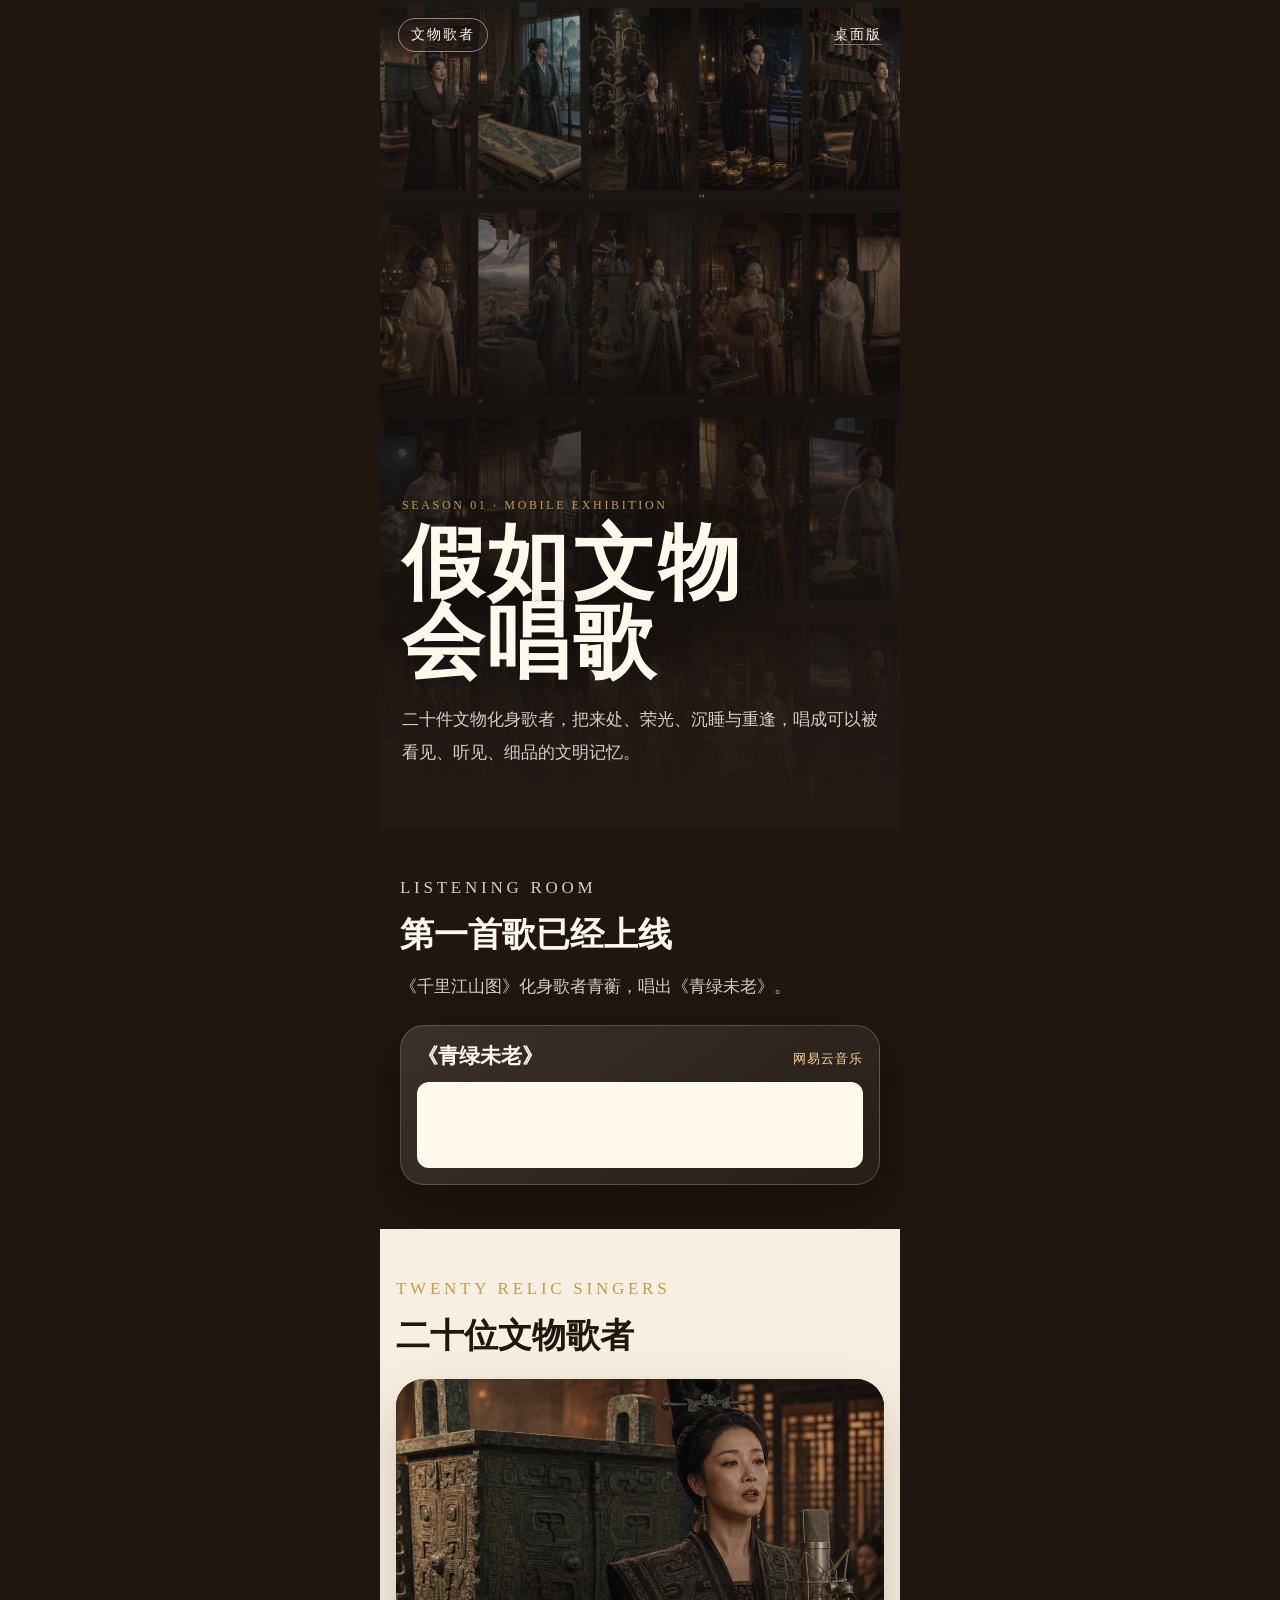
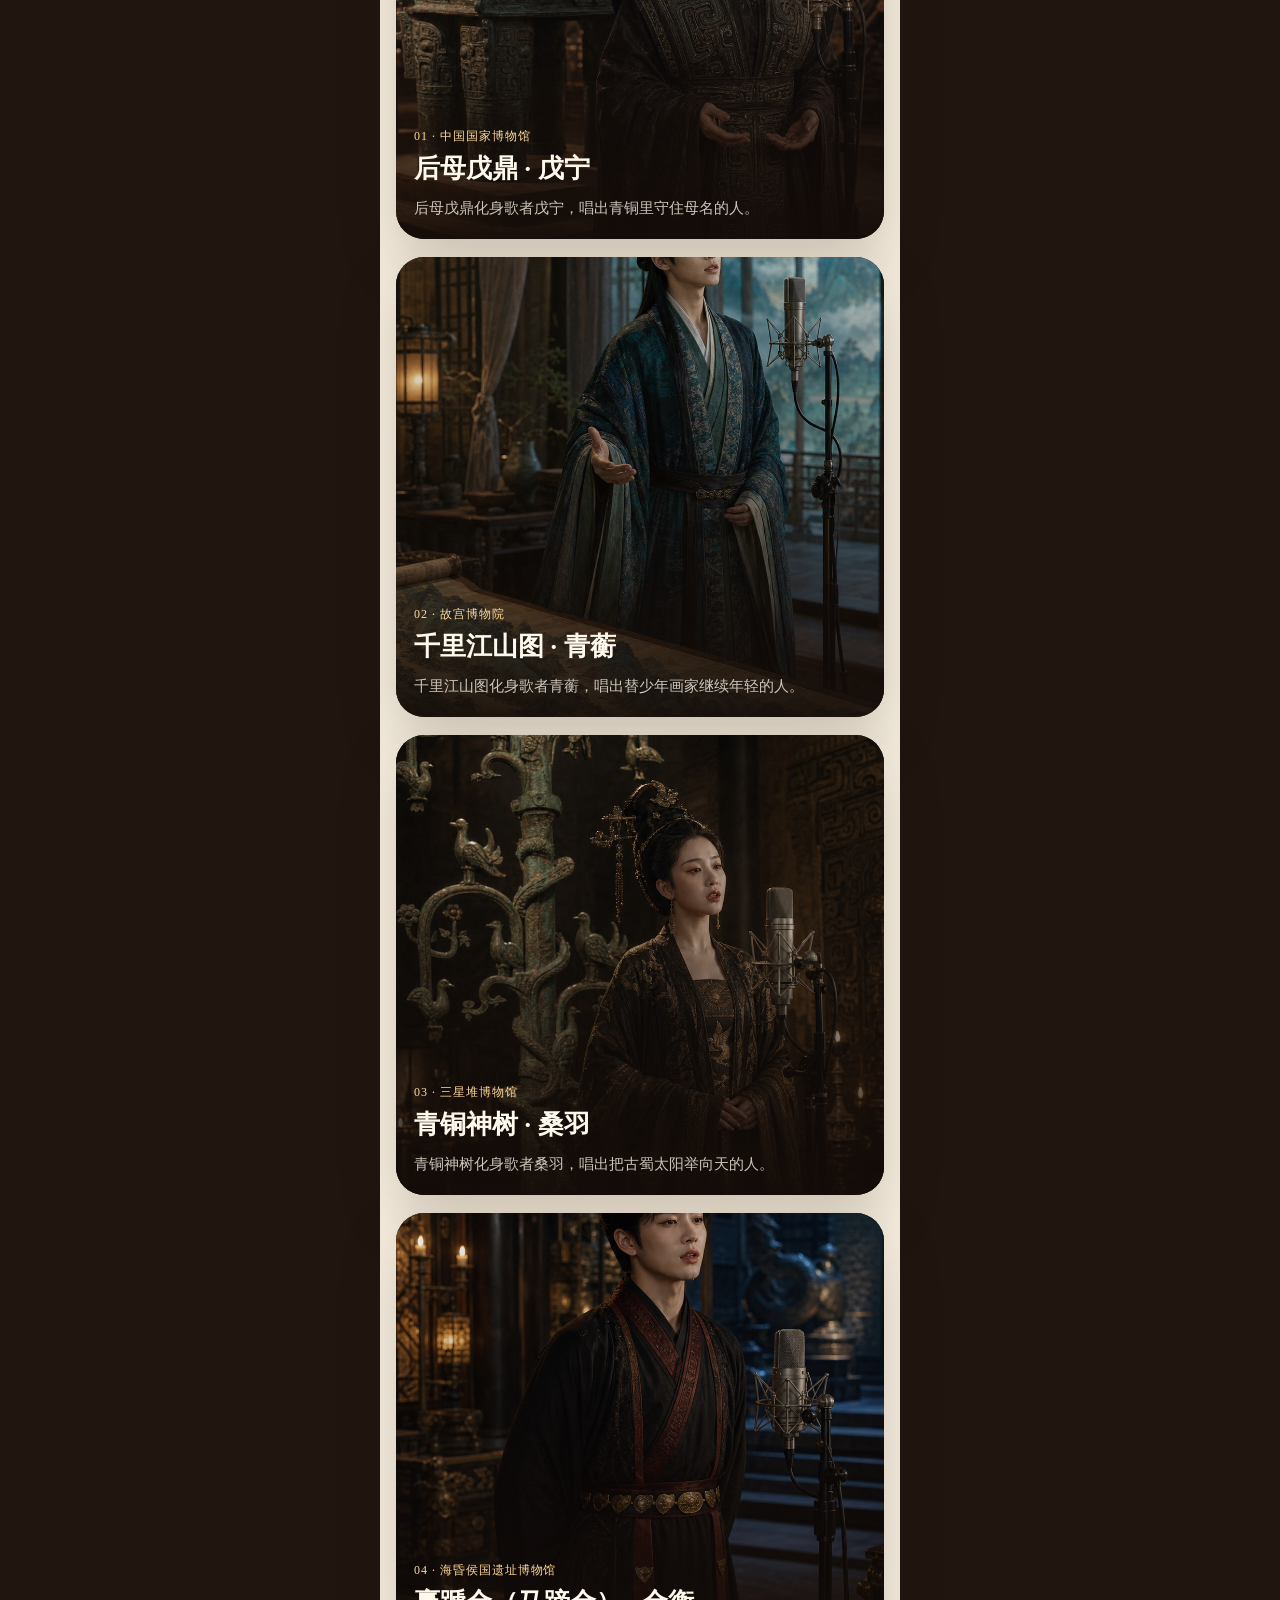
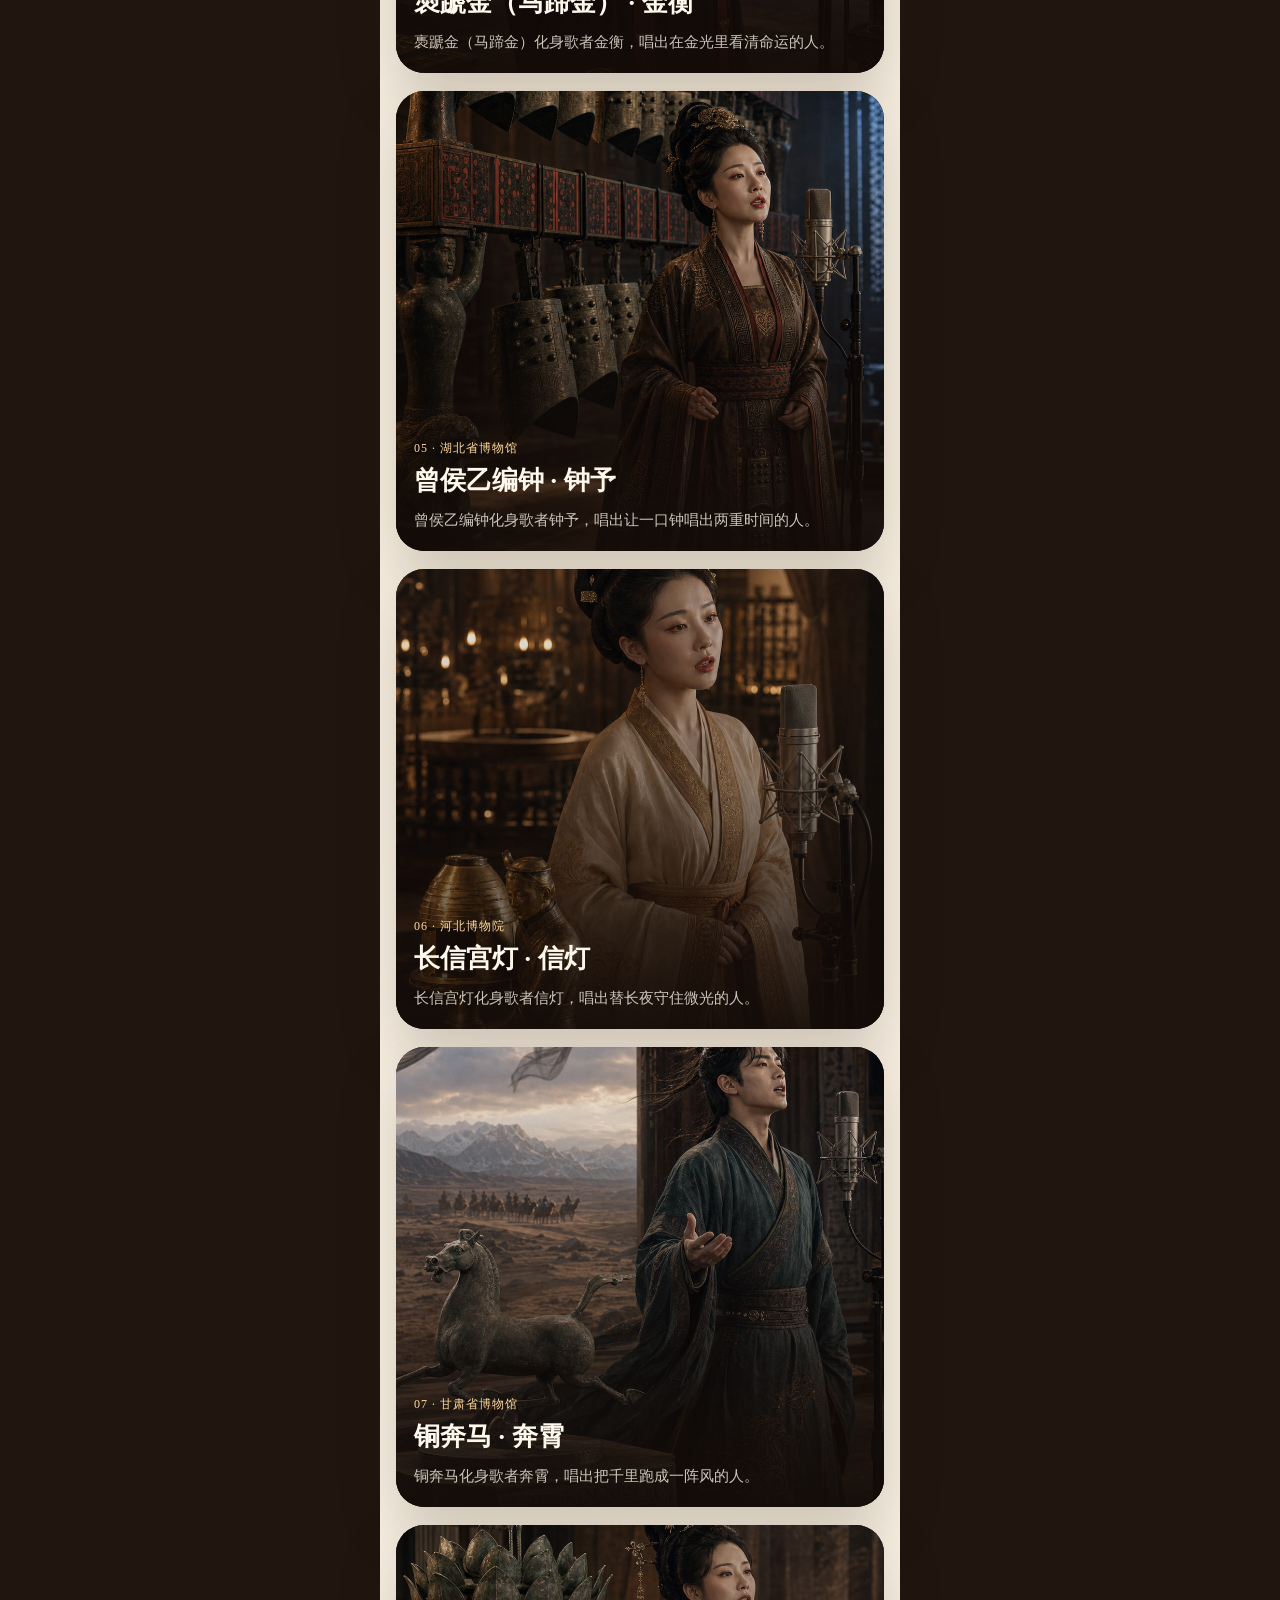
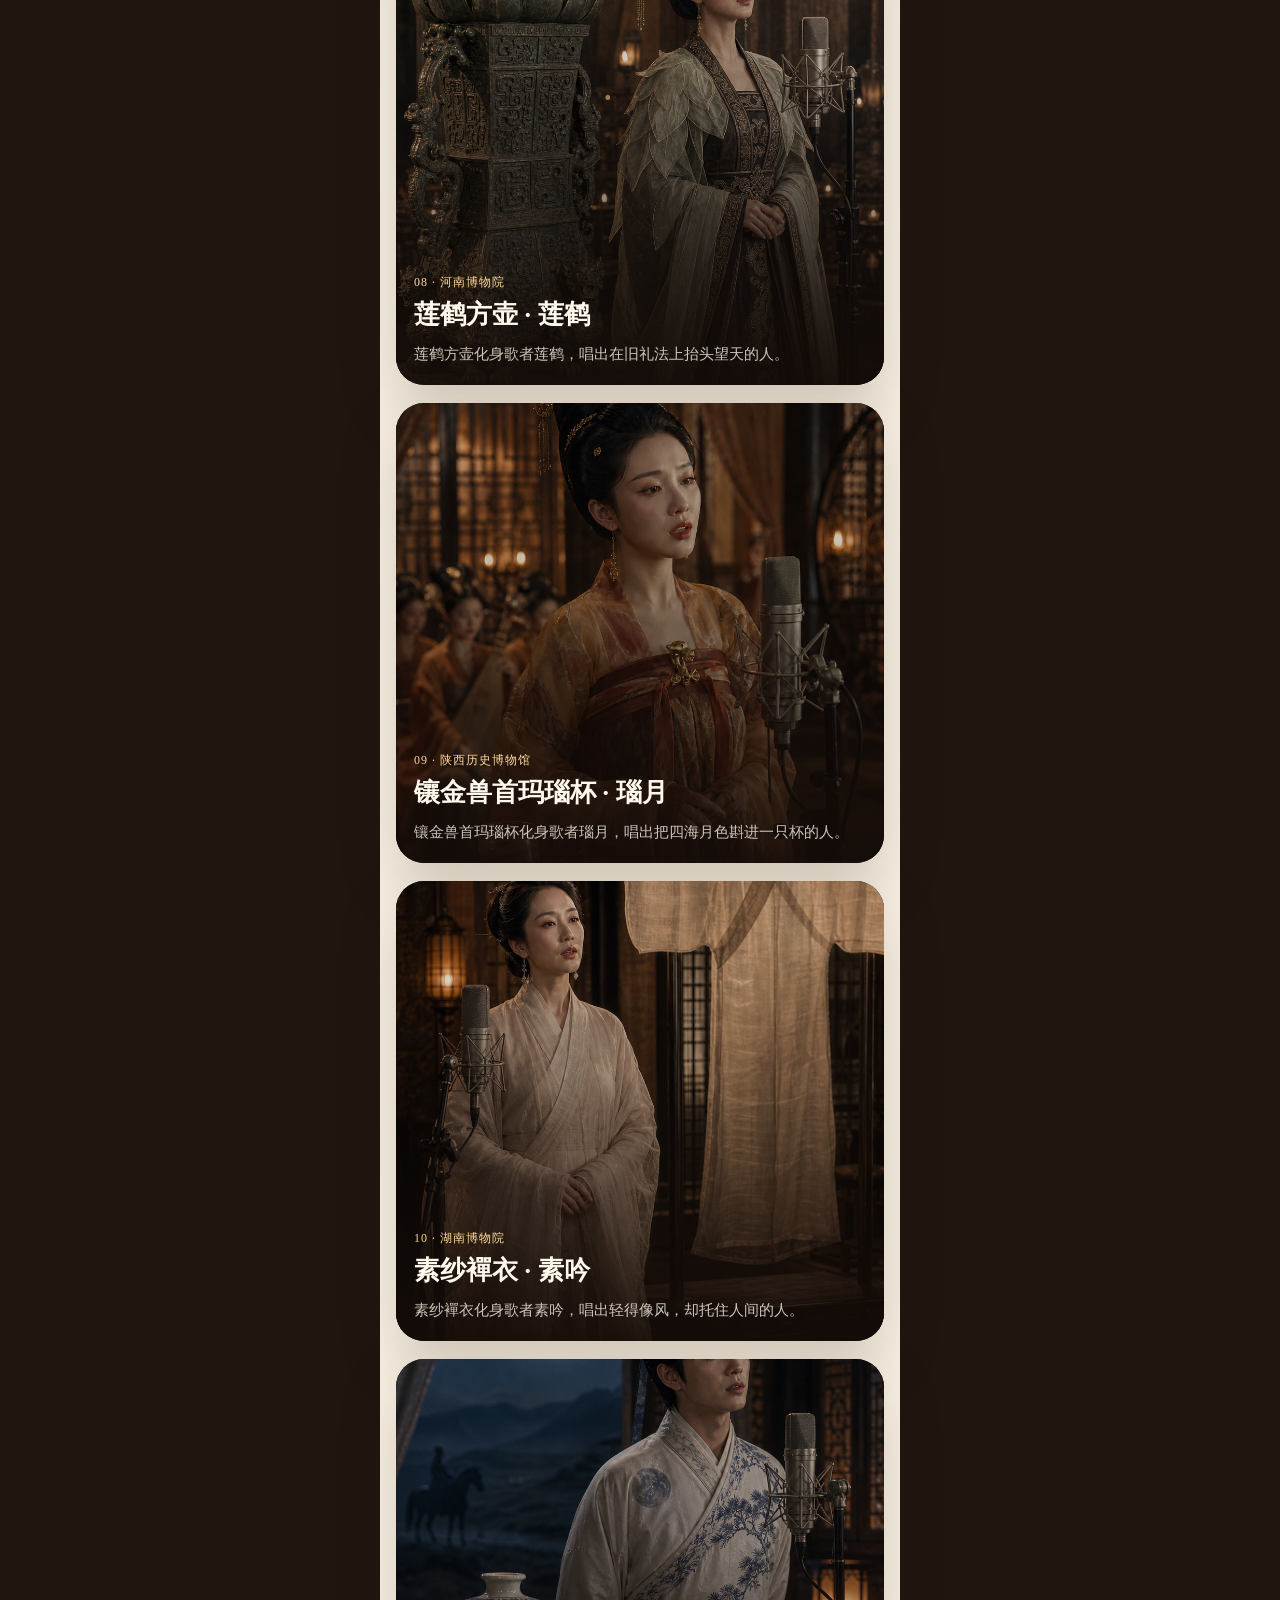
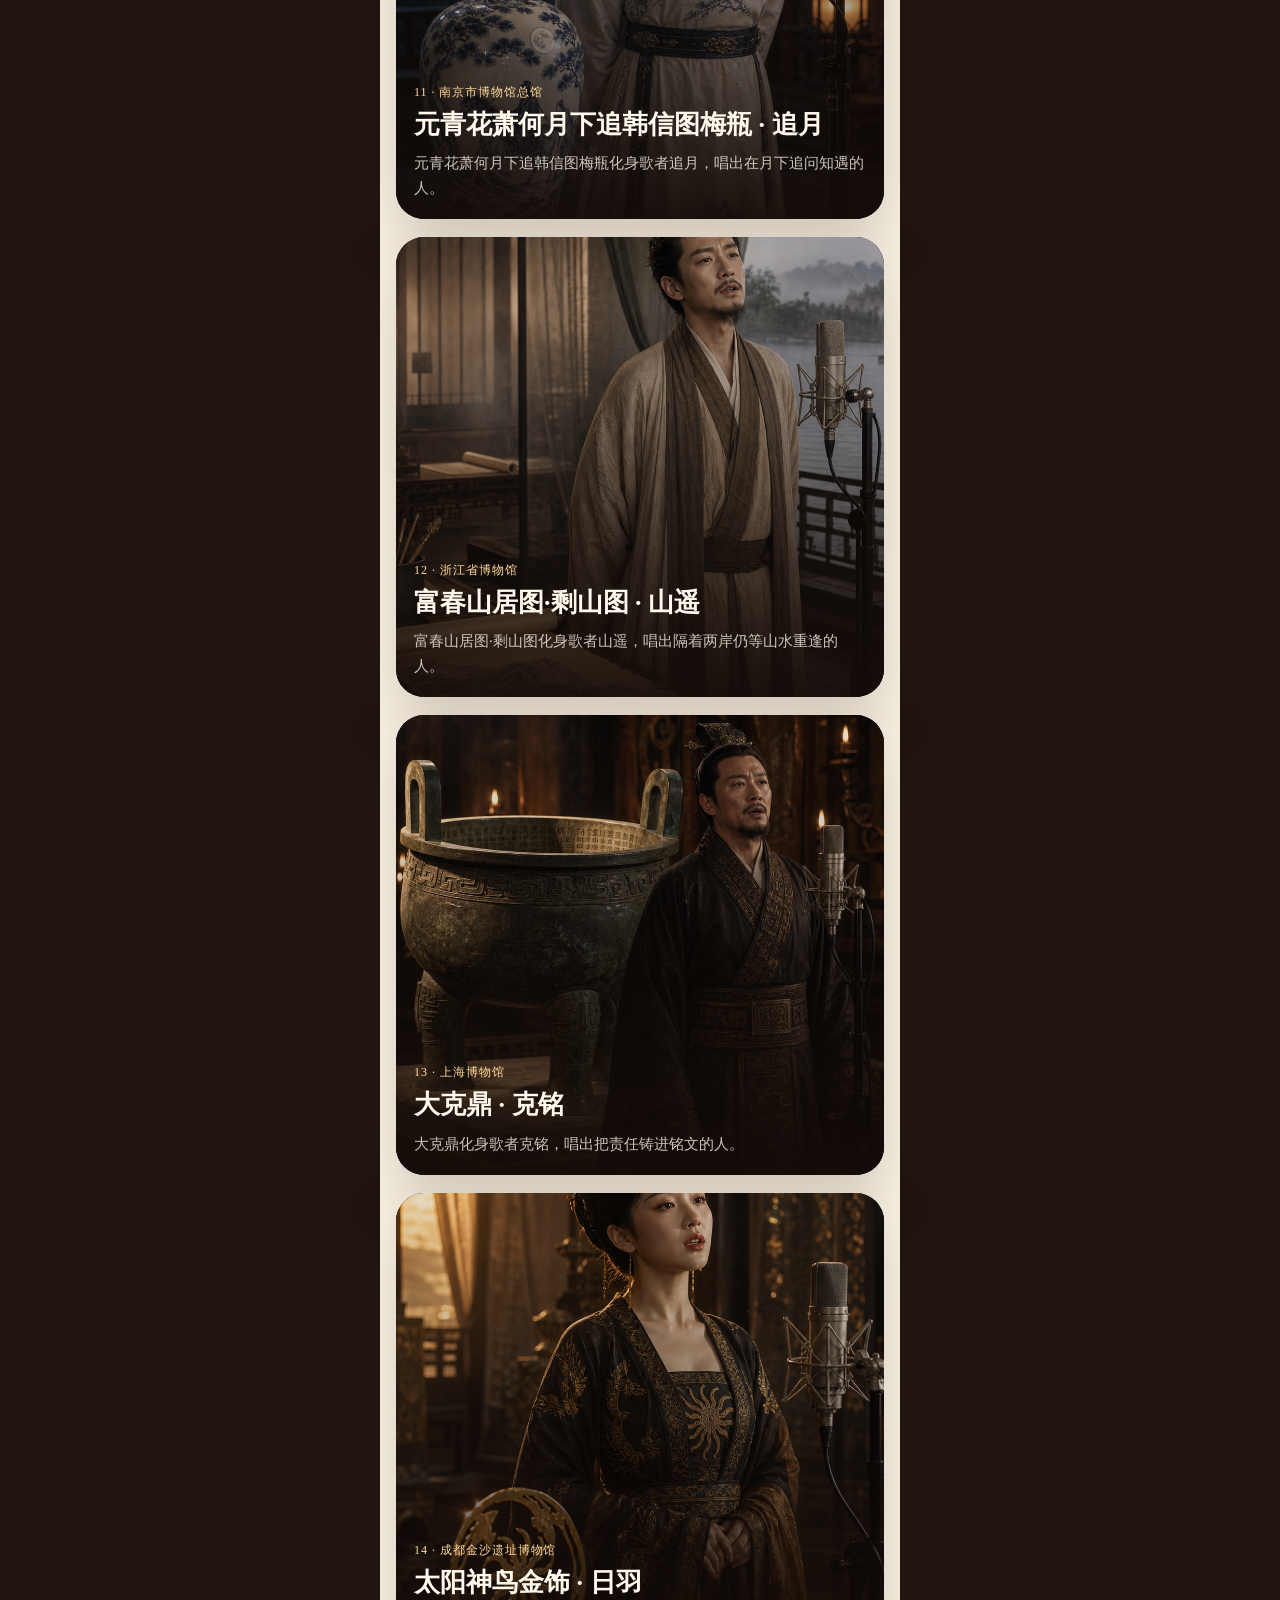
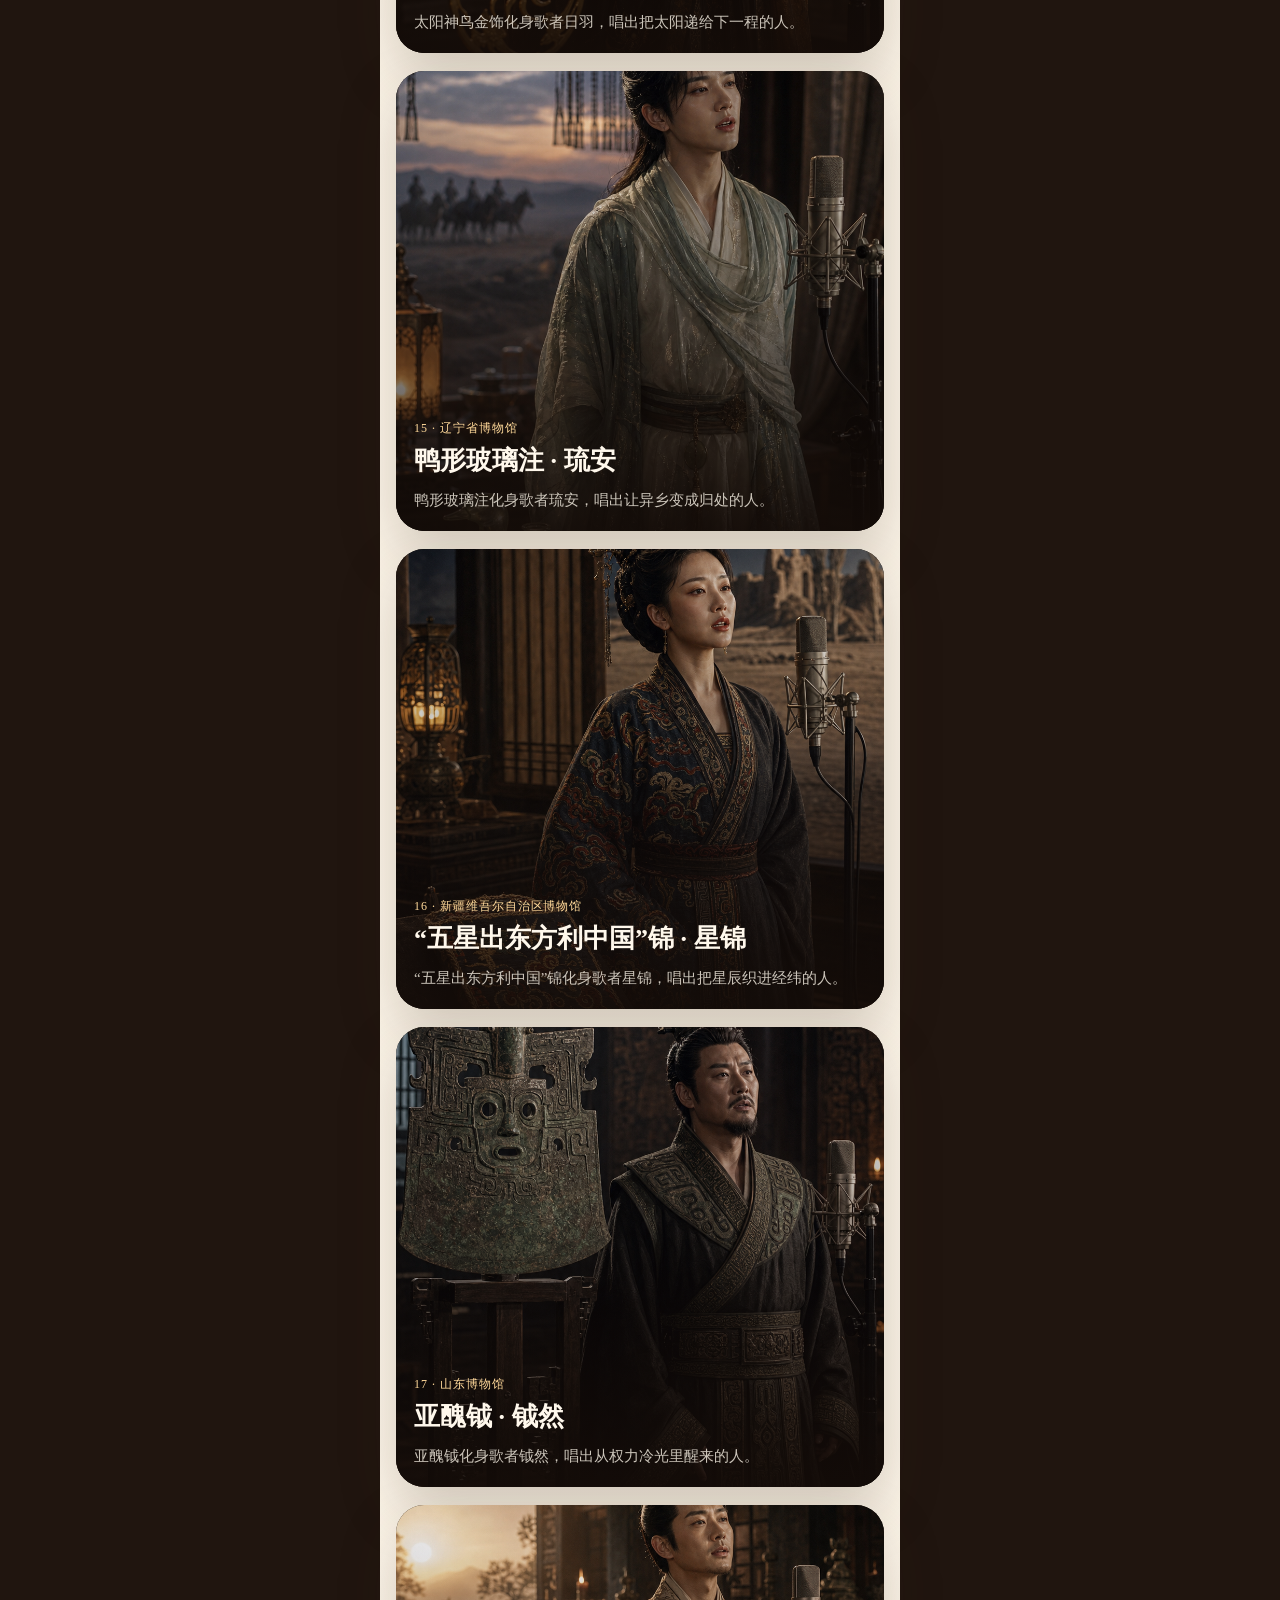
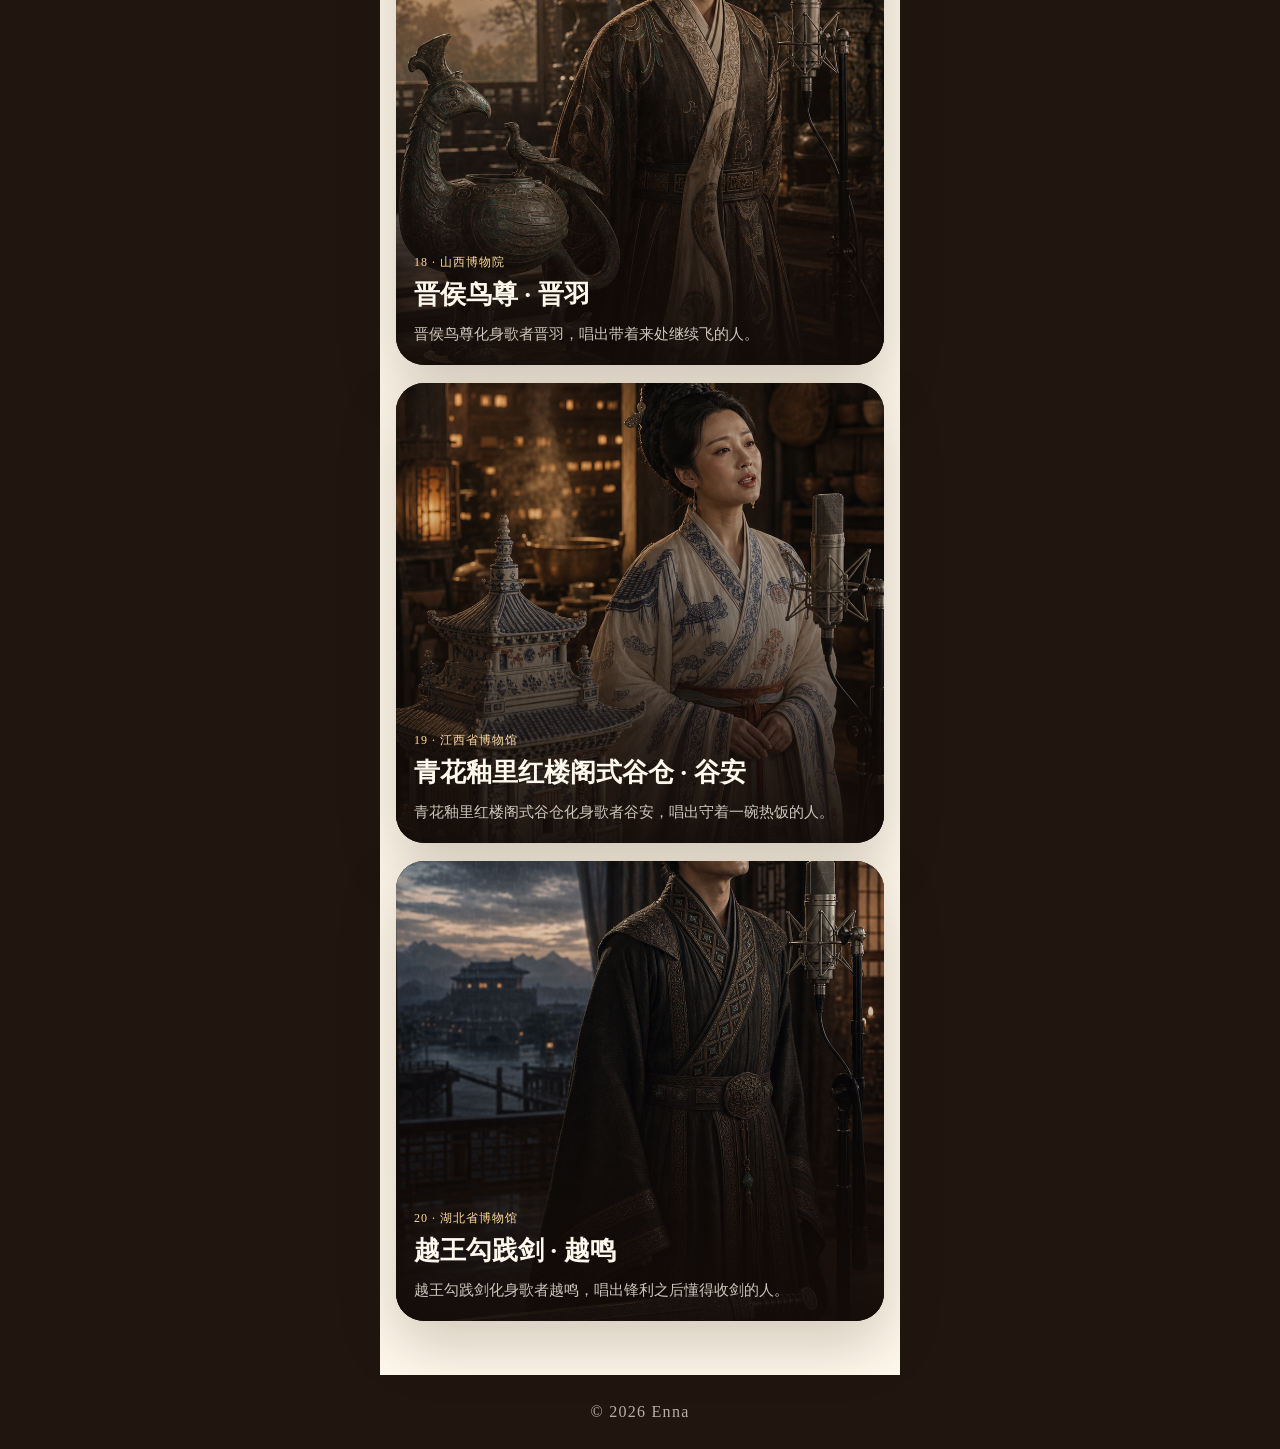
==== mobile.html @ 3a330a38 "Add mobile exhibition page" ====
<!doctype html>
<html lang="zh-CN">
<head>
  <meta charset="utf-8" />
  <meta name="viewport" content="width=device-width, initial-scale=1, viewport-fit=cover" />
  <title>假如文物会唱歌｜手机版</title>
  <link rel="stylesheet" href="./mobile.css" />
</head>
<body>
  <main class="mobile-shell">
    <section class="m-hero">
      <div class="m-hero-bg"></div>
      <nav class="m-nav"><span>文物歌者</span><a href="./index.html">桌面版</a></nav>
      <div class="m-hero-copy">
        <p class="m-kicker">Season 01 · Mobile Exhibition</p>
        <h1>假如文物<br>会唱歌</h1>
        <p>二十件文物化身歌者，把来处、荣光、沉睡与重逢，唱成可以被看见、听见、细品的文明记忆。</p>
      </div>
    </section>

    <section class="m-listen">
      <p class="m-kicker">Listening Room</p>
      <h2>第一首歌已经上线</h2>
      <p>《千里江山图》化身歌者青蘅，唱出《青绿未老》。</p>
      <div class="m-player">
        <div class="m-player-head"><strong>《青绿未老》</strong><span>网易云音乐</span></div>
        <iframe title="《青绿未老》网易云音乐播放器" frameborder="no" border="0" marginwidth="0" marginheight="0" width="100%" height="86" src="https://music.163.com/outchain/player?type=2&id=3400481420&auto=0&height=66"></iframe>
      </div>
    </section>

    <section class="m-gallery-section">
      <p class="m-kicker">Twenty Relic Singers</p>
      <h2>二十位文物歌者</h2>
      <div id="mobileCards" class="m-cards"></div>
    </section>

    <footer class="m-footer">© 2026 Enna</footer>
  </main>

  <dialog id="mobileDetail" class="m-detail">
    <button id="mobileClose" class="m-close" aria-label="关闭">×</button>
    <div id="mobileDetailBody"></div>
  </dialog>

  <script src="./app.js"></script>
  <script src="./mobile.js"></script>
</body>
</html>
---- mobile.css ----
:root{--ink:#21170f;--paper:#f7efe1;--silk:#fff8ec;--gold:#c39a52;--red:#9f2f24;--muted:#8b735c}*{box-sizing:border-box}html{scroll-behavior:smooth}body{margin:0;background:#20150f;color:var(--ink);font-family:"Noto Serif SC","Songti SC","STSong",serif}.mobile-shell{min-height:100vh;background:var(--paper)}.m-hero{position:relative;min-height:92svh;overflow:hidden;color:var(--silk);background:#20150f}.m-hero-bg{position:absolute;inset:0;background:linear-gradient(180deg,rgba(18,10,6,.24),rgba(18,10,6,.75) 58%,#20150f),url("./assets/hero_contact_sheet_no_numbers.jpg") center/cover;filter:saturate(.82) contrast(.95)}.m-nav{position:relative;z-index:1;display:flex;justify-content:space-between;align-items:center;padding:18px 18px env(safe-area-inset-top);font-size:14px;letter-spacing:.14em}.m-nav span{border:1px solid rgba(255,248,236,.5);border-radius:999px;padding:7px 12px}.m-nav a{color:var(--silk);text-decoration:none;border-bottom:1px solid rgba(255,248,236,.38)}.m-hero-copy{position:absolute;z-index:1;left:22px;right:22px;bottom:42px}.m-kicker{margin:0 0 12px;color:var(--gold);letter-spacing:.22em;text-transform:uppercase;font-size:12px}.m-hero h1{margin:0 0 22px;font-size:clamp(54px,17vw,88px);line-height:.96;letter-spacing:.04em;text-shadow:0 18px 42px rgba(0,0,0,.42)}.m-hero p:not(.m-kicker),.m-listen p,.m-gallery-section>p{font-size:17px;line-height:1.9;color:rgba(255,248,236,.82)}.m-listen{padding:44px 20px;background:#20150f;color:var(--silk)}.m-listen h2,.m-gallery-section h2{margin:0 0 14px;font-size:34px;line-height:1.1}.m-player,.m-detail-player{margin-top:22px;border:1px solid rgba(255,248,236,.2);border-radius:24px;padding:16px;background:linear-gradient(145deg,rgba(255,248,236,.12),rgba(255,255,255,.04));box-shadow:0 20px 50px rgba(0,0,0,.25)}.m-player-head{display:flex;align-items:baseline;justify-content:space-between;gap:12px;margin-bottom:12px}.m-player-head strong{font-size:21px}.m-player-head span{font-size:13px;color:#ffd99a;letter-spacing:.08em}.m-player iframe,.m-detail-player iframe{display:block;width:100%;border:0;border-radius:12px;background:#fff8ec}.m-gallery-section{padding:44px 16px 54px;background:linear-gradient(180deg,var(--paper),#fff8ec)}.m-gallery-section .m-kicker,.m-gallery-section>p{color:var(--gold)}.m-gallery-section h2{color:var(--ink)}.m-cards{display:grid;gap:18px;margin-top:24px}.m-card{position:relative;min-height:460px;border-radius:28px;overflow:hidden;background:#21170f;box-shadow:0 24px 58px rgba(55,35,18,.22)}.m-card img{position:absolute;inset:0;width:100%;height:100%;object-fit:cover}.m-card::after{content:"";position:absolute;inset:0;background:linear-gradient(180deg,rgba(20,12,8,.04),rgba(20,12,8,.22) 42%,rgba(20,12,8,.92));z-index:1}.m-card-copy{position:absolute;z-index:2;left:18px;right:18px;bottom:18px;color:var(--silk)}.m-card-copy span{display:block;color:#ffd99a;font-size:12px;letter-spacing:.08em;margin-bottom:8px}.m-card-copy h3{margin:0;font-size:26px;line-height:1.25}.m-card-copy p{margin:10px 0 0;color:rgba(255,248,236,.78);line-height:1.65;font-size:15px}.m-footer{padding:28px 20px;background:#20150f;color:rgba(255,248,236,.68);text-align:center;letter-spacing:.08em}.m-detail{width:min(100vw,520px);max-width:100vw;height:100dvh;max-height:100dvh;padding:0;border:0;margin:0 auto;background:var(--silk);color:var(--ink);overflow:auto}.m-detail::backdrop{background:rgba(20,12,8,.72);backdrop-filter:blur(6px)}.m-close{position:fixed;z-index:3;right:16px;top:calc(14px + env(safe-area-inset-top));width:44px;height:44px;border:0;border-radius:50%;background:rgba(33,23,15,.88);color:var(--silk);font-size:28px}.m-detail-image{display:block;width:100%;height:min(72vh,680px);object-fit:cover;background:#21170f}.m-detail-content{padding:28px 20px 48px}.m-detail-content .m-kicker{color:var(--gold)}.m-detail-content h2{margin:0 0 10px;font-size:34px;line-height:1.15}.m-song{margin:0 0 22px;color:var(--red);font-size:20px}.m-detail-content h3{margin:34px 0 10px;color:var(--red);font-size:24px}.m-detail-content p{font-size:17px;line-height:2;color:#3c2a1c}.m-detail-player{background:linear-gradient(145deg,#fffaf0,#efe0c7);border-color:rgba(195,154,82,.45);box-shadow:0 18px 45px rgba(55,35,18,.14)}.m-detail-player .m-player-head span{color:var(--red)}.m-empty-player{padding:16px;border:1px dashed rgba(159,47,36,.3);border-radius:18px;color:var(--muted);background:rgba(159,47,36,.04)}.m-lyrics{white-space:normal}@media(min-width:560px){body{display:flex;justify-content:center}.mobile-shell{width:520px}.m-hero h1{font-size:82px}}
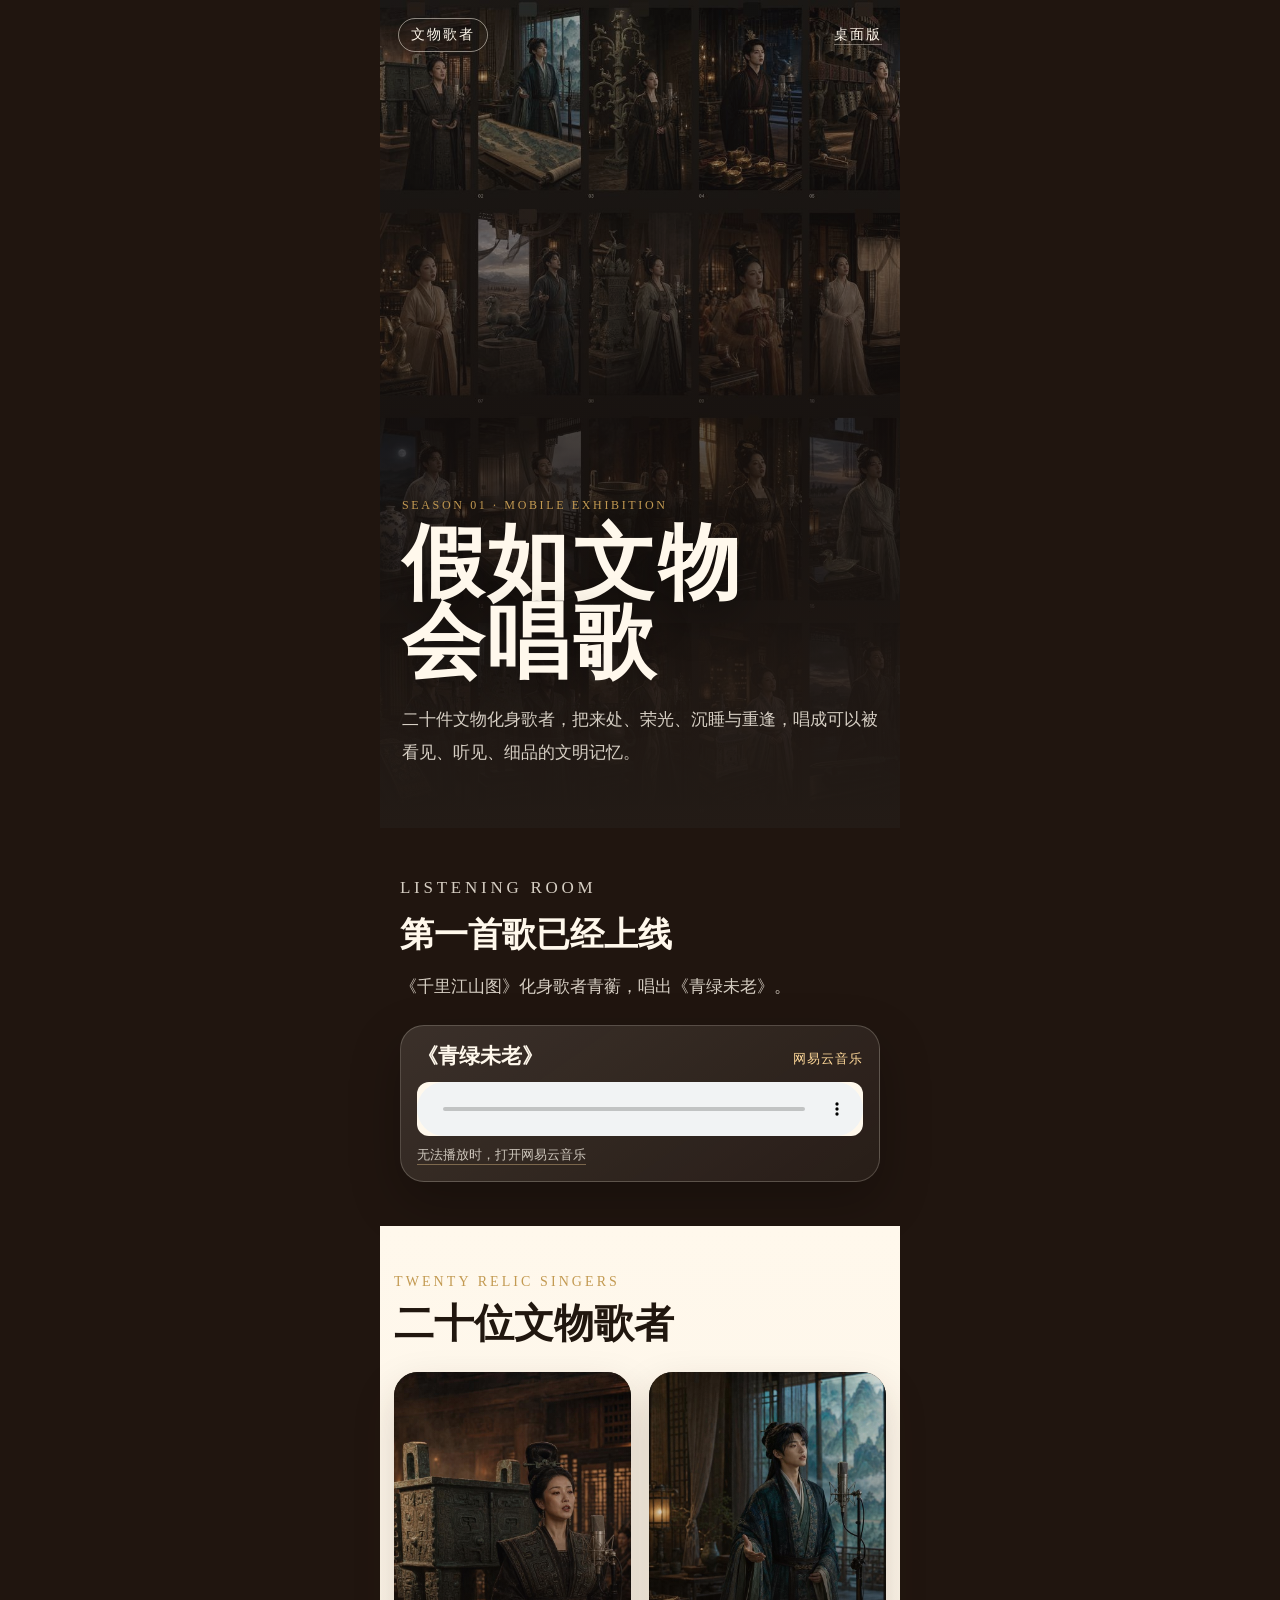
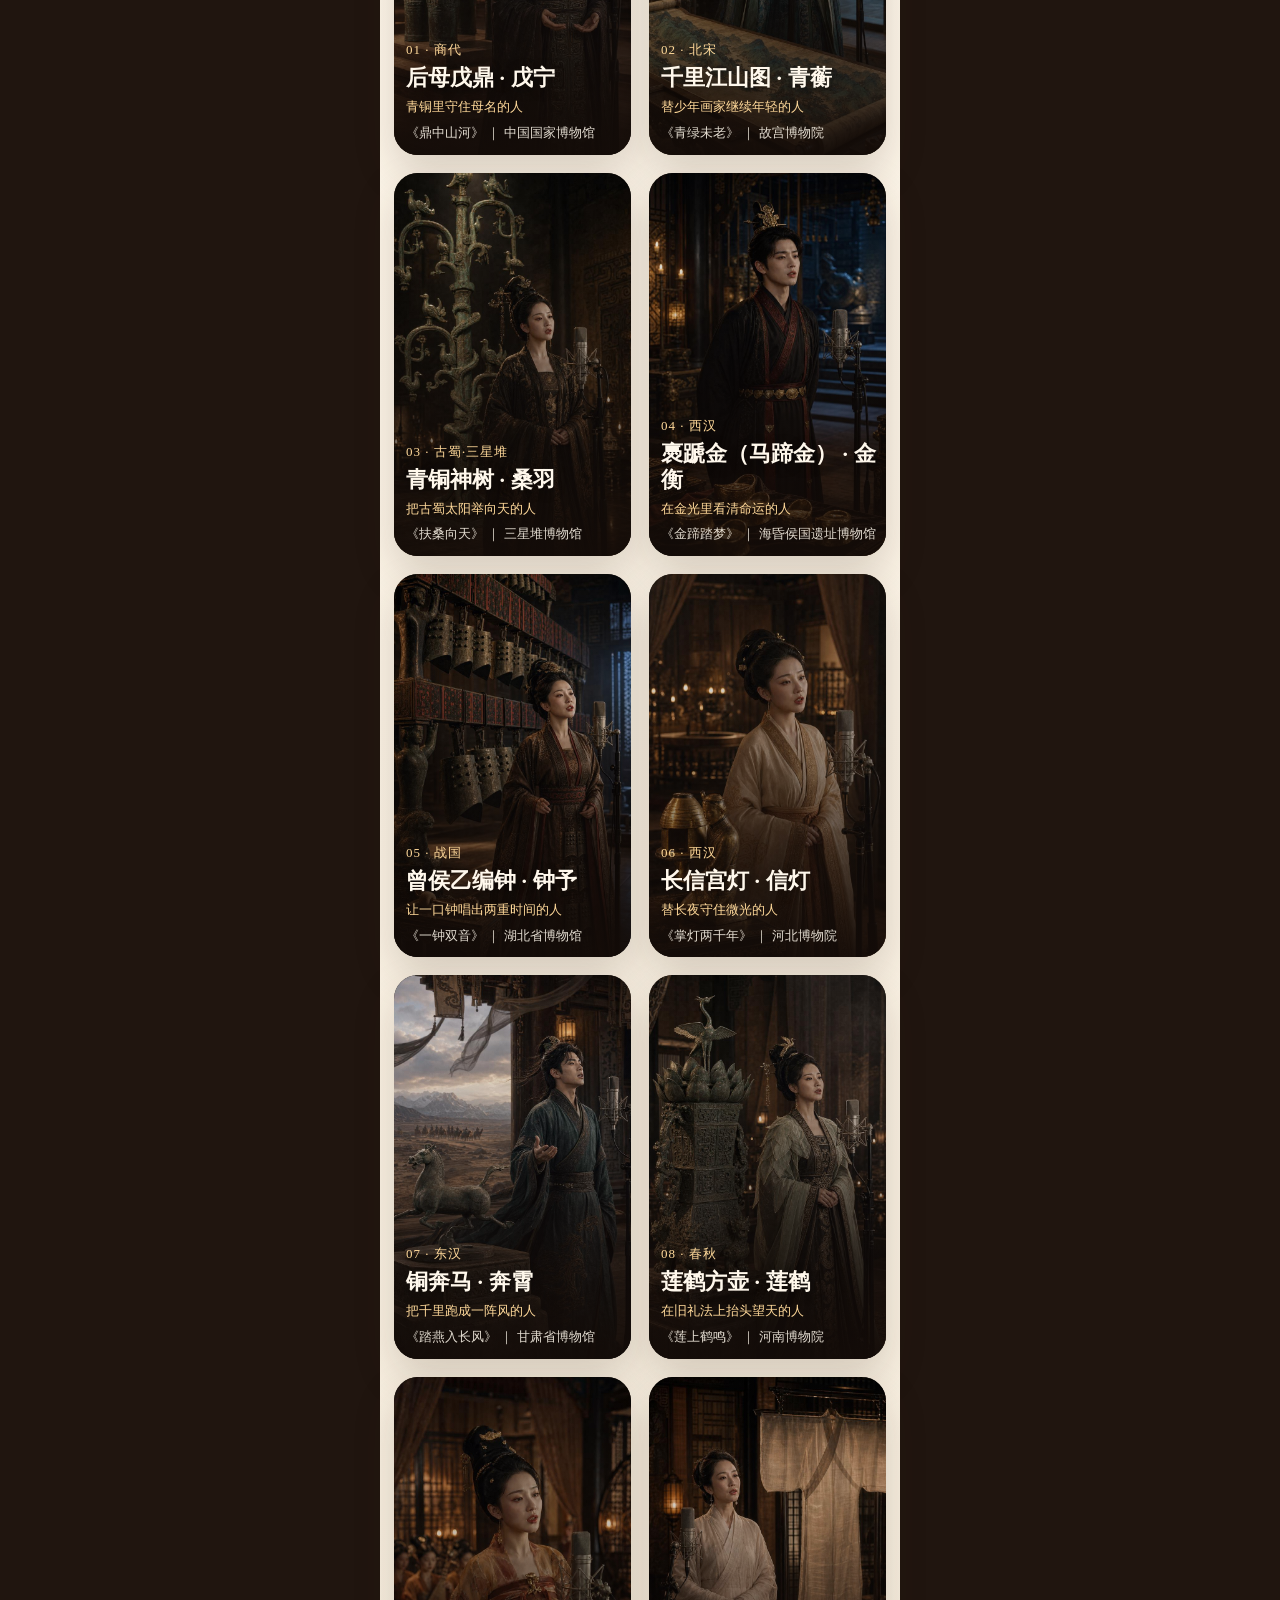
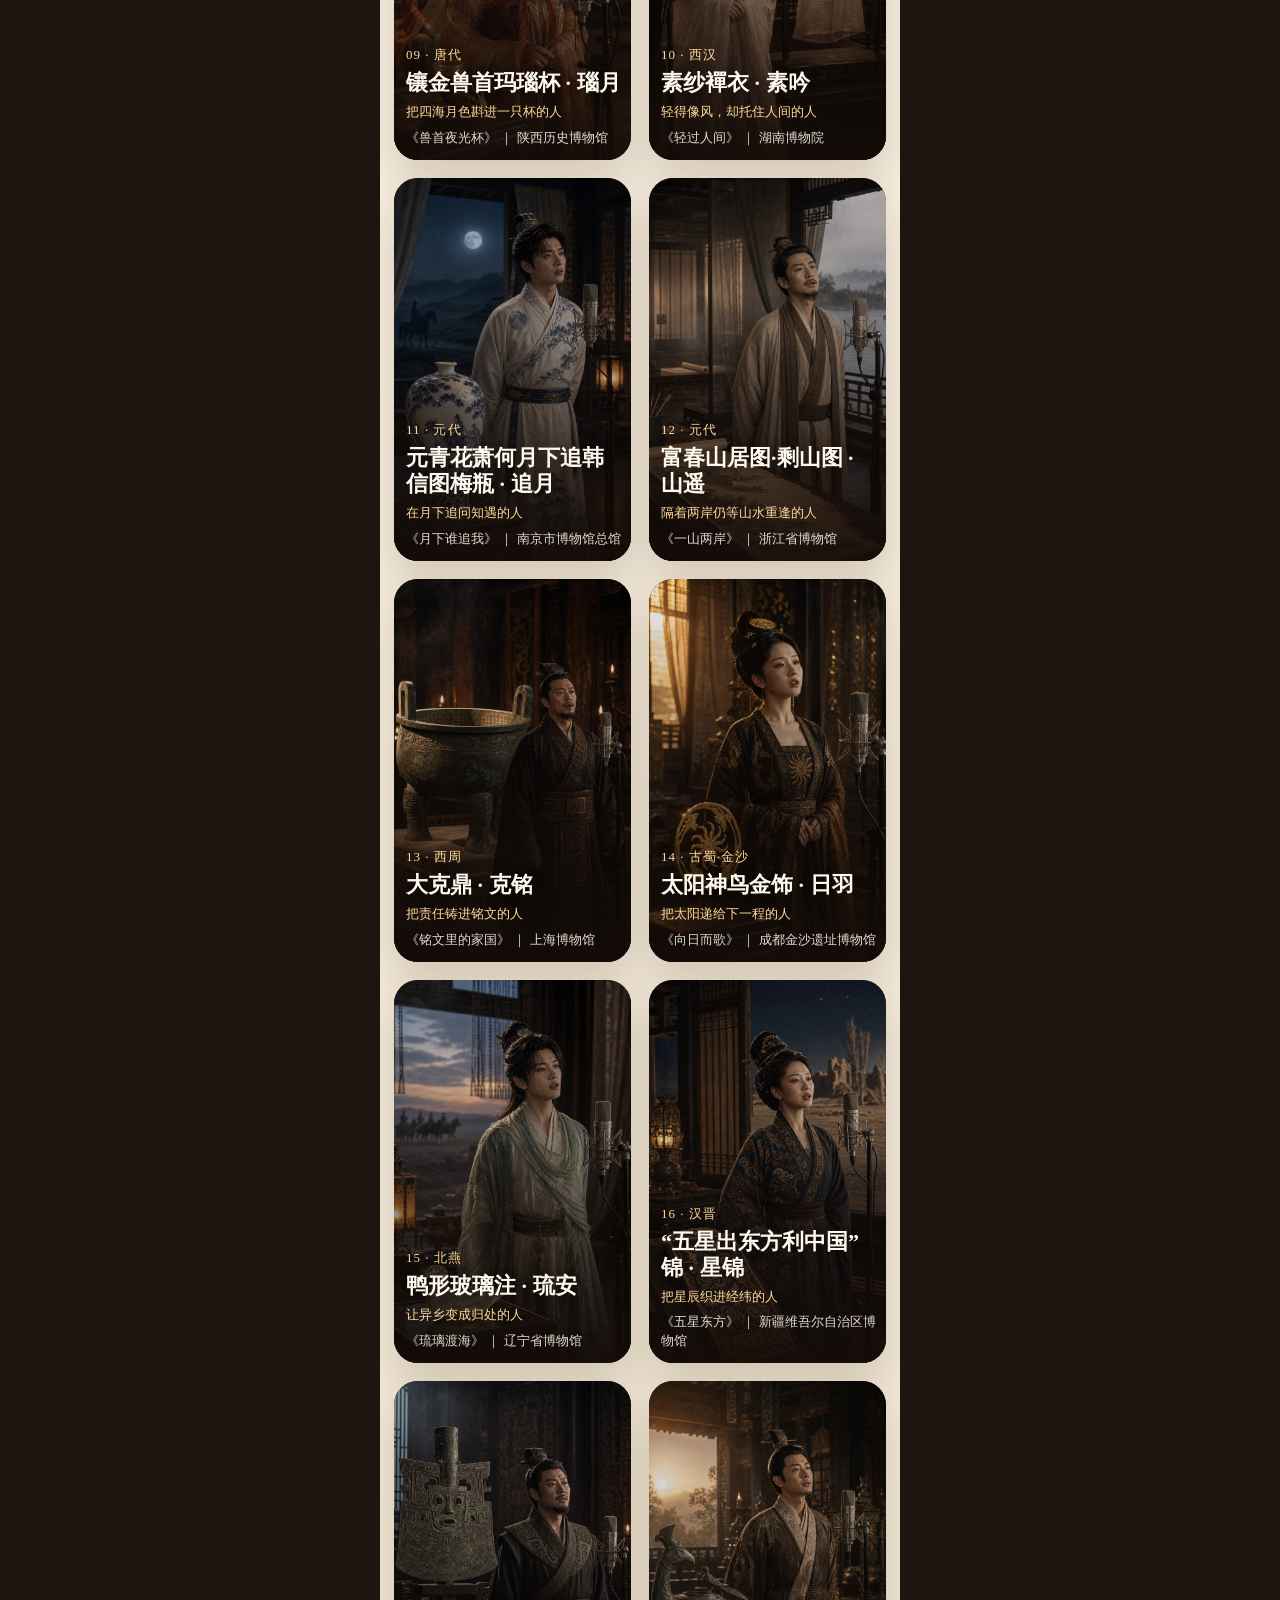
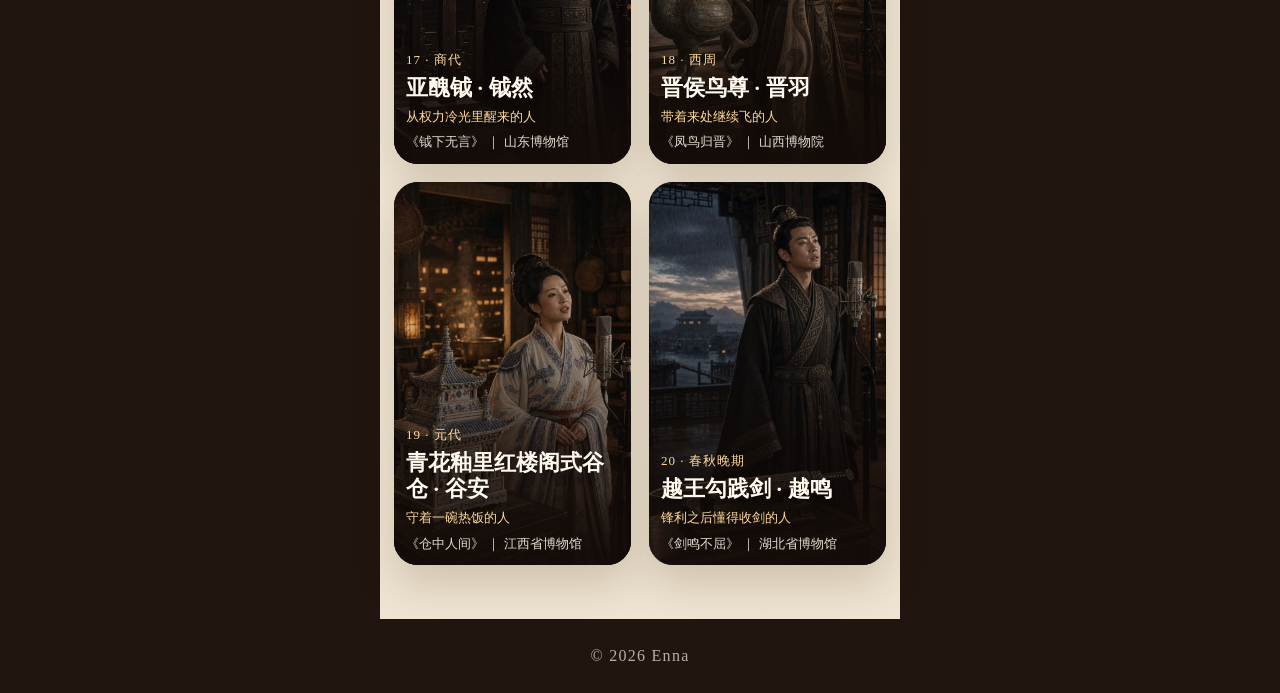
==== commit d6fc4ec5: "Use native audio for NetEase playback" ====
--- a/mobile.html
+++ b/mobile.html
@@ -24,7 +24,8 @@
       <p>《千里江山图》化身歌者青蘅，唱出《青绿未老》。</p>
       <div class="m-player">
         <div class="m-player-head"><strong>《青绿未老》</strong><span>网易云音乐</span></div>
-        <iframe title="《青绿未老》网易云音乐播放器" frameborder="no" border="0" marginwidth="0" marginheight="0" width="100%" height="86" src="https://music.163.com/outchain/player?type=2&id=3400481420&auto=0&height=66"></iframe>
+        <audio controls preload="none" src="https://music.163.com/song/media/outer/url?id=3400481420.mp3"></audio>
+        <a class="m-open-link" href="https://music.163.com/song?id=3400481420&uct2=U2FsdGVkX19IvjTSWigEmvcgdt2lUQwG8dppQ+qJcEc=" target="_blank" rel="noopener">无法播放时，打开网易云音乐</a>
       </div>
     </section>
 
--- a/mobile.css
+++ b/mobile.css
@@ -1 +1,53 @@
-:root{--ink:#21170f;--paper:#f7efe1;--silk:#fff8ec;--gold:#c39a52;--red:#9f2f24;--muted:#8b735c}*{box-sizing:border-box}html{scroll-behavior:smooth}body{margin:0;background:#20150f;color:var(--ink);font-family:"Noto Serif SC","Songti SC","STSong",serif}.mobile-shell{min-height:100vh;background:var(--paper)}.m-hero{position:relative;min-height:92svh;overflow:hidden;color:var(--silk);background:#20150f}.m-hero-bg{position:absolute;inset:0;background:linear-gradient(180deg,rgba(18,10,6,.24),rgba(18,10,6,.75) 58%,#20150f),url("./assets/hero_contact_sheet_no_numbers.jpg") center/cover;filter:saturate(.82) contrast(.95)}.m-nav{position:relative;z-index:1;display:flex;justify-content:space-between;align-items:center;padding:18px 18px env(safe-area-inset-top);font-size:14px;letter-spacing:.14em}.m-nav span{border:1px solid rgba(255,248,236,.5);border-radius:999px;padding:7px 12px}.m-nav a{color:var(--silk);text-decoration:none;border-bottom:1px solid rgba(255,248,236,.38)}.m-hero-copy{position:absolute;z-index:1;left:22px;right:22px;bottom:42px}.m-kicker{margin:0 0 12px;color:var(--gold);letter-spacing:.22em;text-transform:uppercase;font-size:12px}.m-hero h1{margin:0 0 22px;font-size:clamp(54px,17vw,88px);line-height:.96;letter-spacing:.04em;text-shadow:0 18px 42px rgba(0,0,0,.42)}.m-hero p:not(.m-kicker),.m-listen p,.m-gallery-section>p{font-size:17px;line-height:1.9;color:rgba(255,248,236,.82)}.m-listen{padding:44px 20px;background:#20150f;color:var(--silk)}.m-listen h2,.m-gallery-section h2{margin:0 0 14px;font-size:34px;line-height:1.1}.m-player,.m-detail-player{margin-top:22px;border:1px solid rgba(255,248,236,.2);border-radius:24px;padding:16px;background:linear-gradient(145deg,rgba(255,248,236,.12),rgba(255,255,255,.04));box-shadow:0 20px 50px rgba(0,0,0,.25)}.m-player-head{display:flex;align-items:baseline;justify-content:space-between;gap:12px;margin-bottom:12px}.m-player-head strong{font-size:21px}.m-player-head span{font-size:13px;color:#ffd99a;letter-spacing:.08em}.m-player iframe,.m-detail-player iframe{display:block;width:100%;border:0;border-radius:12px;background:#fff8ec}.m-gallery-section{padding:44px 16px 54px;background:linear-gradient(180deg,var(--paper),#fff8ec)}.m-gallery-section .m-kicker,.m-gallery-section>p{color:var(--gold)}.m-gallery-section h2{color:var(--ink)}.m-cards{display:grid;gap:18px;margin-top:24px}.m-card{position:relative;min-height:460px;border-radius:28px;overflow:hidden;background:#21170f;box-shadow:0 24px 58px rgba(55,35,18,.22)}.m-card img{position:absolute;inset:0;width:100%;height:100%;object-fit:cover}.m-card::after{content:"";position:absolute;inset:0;background:linear-gradient(180deg,rgba(20,12,8,.04),rgba(20,12,8,.22) 42%,rgba(20,12,8,.92));z-index:1}.m-card-copy{position:absolute;z-index:2;left:18px;right:18px;bottom:18px;color:var(--silk)}.m-card-copy span{display:block;color:#ffd99a;font-size:12px;letter-spacing:.08em;margin-bottom:8px}.m-card-copy h3{margin:0;font-size:26px;line-height:1.25}.m-card-copy p{margin:10px 0 0;color:rgba(255,248,236,.78);line-height:1.65;font-size:15px}.m-footer{padding:28px 20px;background:#20150f;color:rgba(255,248,236,.68);text-align:center;letter-spacing:.08em}.m-detail{width:min(100vw,520px);max-width:100vw;height:100dvh;max-height:100dvh;padding:0;border:0;margin:0 auto;background:var(--silk);color:var(--ink);overflow:auto}.m-detail::backdrop{background:rgba(20,12,8,.72);backdrop-filter:blur(6px)}.m-close{position:fixed;z-index:3;right:16px;top:calc(14px + env(safe-area-inset-top));width:44px;height:44px;border:0;border-radius:50%;background:rgba(33,23,15,.88);color:var(--silk);font-size:28px}.m-detail-image{display:block;width:100%;height:min(72vh,680px);object-fit:cover;background:#21170f}.m-detail-content{padding:28px 20px 48px}.m-detail-content .m-kicker{color:var(--gold)}.m-detail-content h2{margin:0 0 10px;font-size:34px;line-height:1.15}.m-song{margin:0 0 22px;color:var(--red);font-size:20px}.m-detail-content h3{margin:34px 0 10px;color:var(--red);font-size:24px}.m-detail-content p{font-size:17px;line-height:2;color:#3c2a1c}.m-detail-player{background:linear-gradient(145deg,#fffaf0,#efe0c7);border-color:rgba(195,154,82,.45);box-shadow:0 18px 45px rgba(55,35,18,.14)}.m-detail-player .m-player-head span{color:var(--red)}.m-empty-player{padding:16px;border:1px dashed rgba(159,47,36,.3);border-radius:18px;color:var(--muted);background:rgba(159,47,36,.04)}.m-lyrics{white-space:normal}@media(min-width:560px){body{display:flex;justify-content:center}.mobile-shell{width:520px}.m-hero h1{font-size:82px}}
+:root{--ink:#21170f;--paper:#f7efe1;--silk:#fff8ec;--gold:#c39a52;--red:#9f2f24;--muted:#8b735c}
+*{box-sizing:border-box}
+html{scroll-behavior:smooth}
+body{margin:0;background:#20150f;color:var(--ink);font-family:"Noto Serif SC","Songti SC","STSong",serif}
+.mobile-shell{min-height:100vh;background:var(--paper)}
+.m-hero{position:relative;min-height:92svh;overflow:hidden;color:var(--silk);background:#20150f}
+.m-hero-bg{position:absolute;inset:0;background:linear-gradient(180deg,rgba(18,10,6,.24),rgba(18,10,6,.75) 58%,#20150f),url("./assets/mobile/hero_mobile.jpg") center/cover;filter:saturate(.82) contrast(.95)}
+.m-nav{position:relative;z-index:1;display:flex;justify-content:space-between;align-items:center;padding:18px 18px env(safe-area-inset-top);font-size:14px;letter-spacing:.14em}
+.m-nav span{border:1px solid rgba(255,248,236,.5);border-radius:999px;padding:7px 12px}
+.m-nav a{color:var(--silk);text-decoration:none;border-bottom:1px solid rgba(255,248,236,.38)}
+.m-hero-copy{position:absolute;z-index:1;left:22px;right:22px;bottom:42px}
+.m-kicker{margin:0 0 12px;color:var(--gold);letter-spacing:.22em;text-transform:uppercase;font-size:12px}
+.m-hero h1{margin:0 0 22px;font-size:clamp(54px,17vw,88px);line-height:.96;letter-spacing:.04em;text-shadow:0 18px 42px rgba(0,0,0,.42)}
+.m-hero p:not(.m-kicker),.m-listen p{font-size:17px;line-height:1.9;color:rgba(255,248,236,.82)}
+.m-listen{padding:44px 20px;background:#20150f;color:var(--silk)}
+.m-listen h2,.m-gallery-section h2{margin:0 0 14px;font-size:34px;line-height:1.1}
+.m-player,.m-detail-player{margin-top:22px;border:1px solid rgba(255,248,236,.2);border-radius:24px;padding:16px;background:linear-gradient(145deg,rgba(255,248,236,.12),rgba(255,255,255,.04));box-shadow:0 20px 50px rgba(0,0,0,.25)}
+.m-player-head{display:flex;align-items:baseline;justify-content:space-between;gap:12px;margin-bottom:12px}
+.m-player-head strong{font-size:21px}
+.m-player-head span{font-size:13px;color:#ffd99a;letter-spacing:.08em}
+.m-player iframe,.m-detail-player iframe{display:block;width:100%;border:0;border-radius:12px;background:#fff8ec}
+.m-gallery-section{padding:48px 14px 54px;background:linear-gradient(180deg,#fff8ec,#efe4d1)}
+.m-gallery-section .m-kicker{color:var(--gold);font-size:14px}
+.m-gallery-section h2{color:var(--ink);font-size:40px}
+.m-cards{display:grid;grid-template-columns:repeat(2,minmax(0,1fr));gap:14px;margin-top:26px}
+.m-card{position:relative;aspect-ratio:3/4.85;border-radius:24px;overflow:hidden;background:#21170f;box-shadow:0 18px 42px rgba(55,35,18,.18)}
+.m-card img{position:absolute;inset:0;width:100%;height:100%;object-fit:cover}
+.m-card::after{content:"";position:absolute;inset:0;background:linear-gradient(180deg,rgba(20,12,8,.03),rgba(20,12,8,.2) 42%,rgba(20,12,8,.93));z-index:1}
+.m-card-copy{position:absolute;z-index:2;left:12px;right:10px;bottom:12px;color:var(--silk)}
+.m-card-copy span{display:block;color:#ffd99a;font-size:13px;letter-spacing:.08em;margin-bottom:6px}
+.m-card-copy h3{margin:0;font-size:20px;line-height:1.18;text-shadow:0 3px 12px rgba(0,0,0,.4)}
+.m-card-copy p{margin:7px 0 0;color:#ffd99a;line-height:1.45;font-size:13px}
+.m-card-copy small{display:block;margin-top:7px;color:rgba(255,248,236,.88);font-size:13px;line-height:1.45}
+.m-footer{padding:28px 20px;background:#20150f;color:rgba(255,248,236,.68);text-align:center;letter-spacing:.08em}
+.m-detail{width:min(100vw,520px);max-width:100vw;height:100dvh;max-height:100dvh;padding:0;border:0;margin:0 auto;background:var(--silk);color:var(--ink);overflow:auto}
+.m-detail::backdrop{background:rgba(20,12,8,.72);backdrop-filter:blur(6px)}
+.m-close{position:fixed;z-index:3;right:16px;top:calc(14px + env(safe-area-inset-top));width:44px;height:44px;border:0;border-radius:50%;background:rgba(33,23,15,.88);color:var(--silk);font-size:28px}
+.m-detail-image{display:block;width:100%;height:min(72vh,680px);object-fit:cover;background:#21170f}
+.m-detail-content{padding:28px 20px 48px}
+.m-detail-content .m-kicker{color:var(--gold)}
+.m-detail-content h2{margin:0 0 10px;font-size:34px;line-height:1.15}
+.m-song{margin:0 0 22px;color:var(--red);font-size:20px}
+.m-detail-content h3{margin:34px 0 10px;color:var(--red);font-size:24px}
+.m-detail-content p{font-size:17px;line-height:2;color:#3c2a1c}
+.m-detail-player{background:linear-gradient(145deg,#fffaf0,#efe0c7);border-color:rgba(195,154,82,.45);box-shadow:0 18px 45px rgba(55,35,18,.14)}
+.m-detail-player .m-player-head span{color:var(--red)}
+.m-empty-player{padding:16px;border:1px dashed rgba(159,47,36,.3);border-radius:18px;color:var(--muted);background:rgba(159,47,36,.04)}
+.m-lyrics{white-space:normal}
+@media(min-width:560px){body{display:flex;justify-content:center}.mobile-shell{width:520px}.m-hero h1{font-size:82px}.m-cards{gap:18px}.m-card-copy h3{font-size:22px}}
+
+.m-player audio,.m-detail-player audio{display:block;width:100%;border:0;border-radius:12px;background:#fff8ec}
+.m-open-link{display:inline-flex;margin-top:10px;color:rgba(255,248,236,.76);font-size:13px;text-decoration:none;border-bottom:1px solid rgba(255,217,154,.36)}
+.m-detail-player .m-open-link{color:var(--red);border-bottom-color:rgba(159,47,36,.32)}
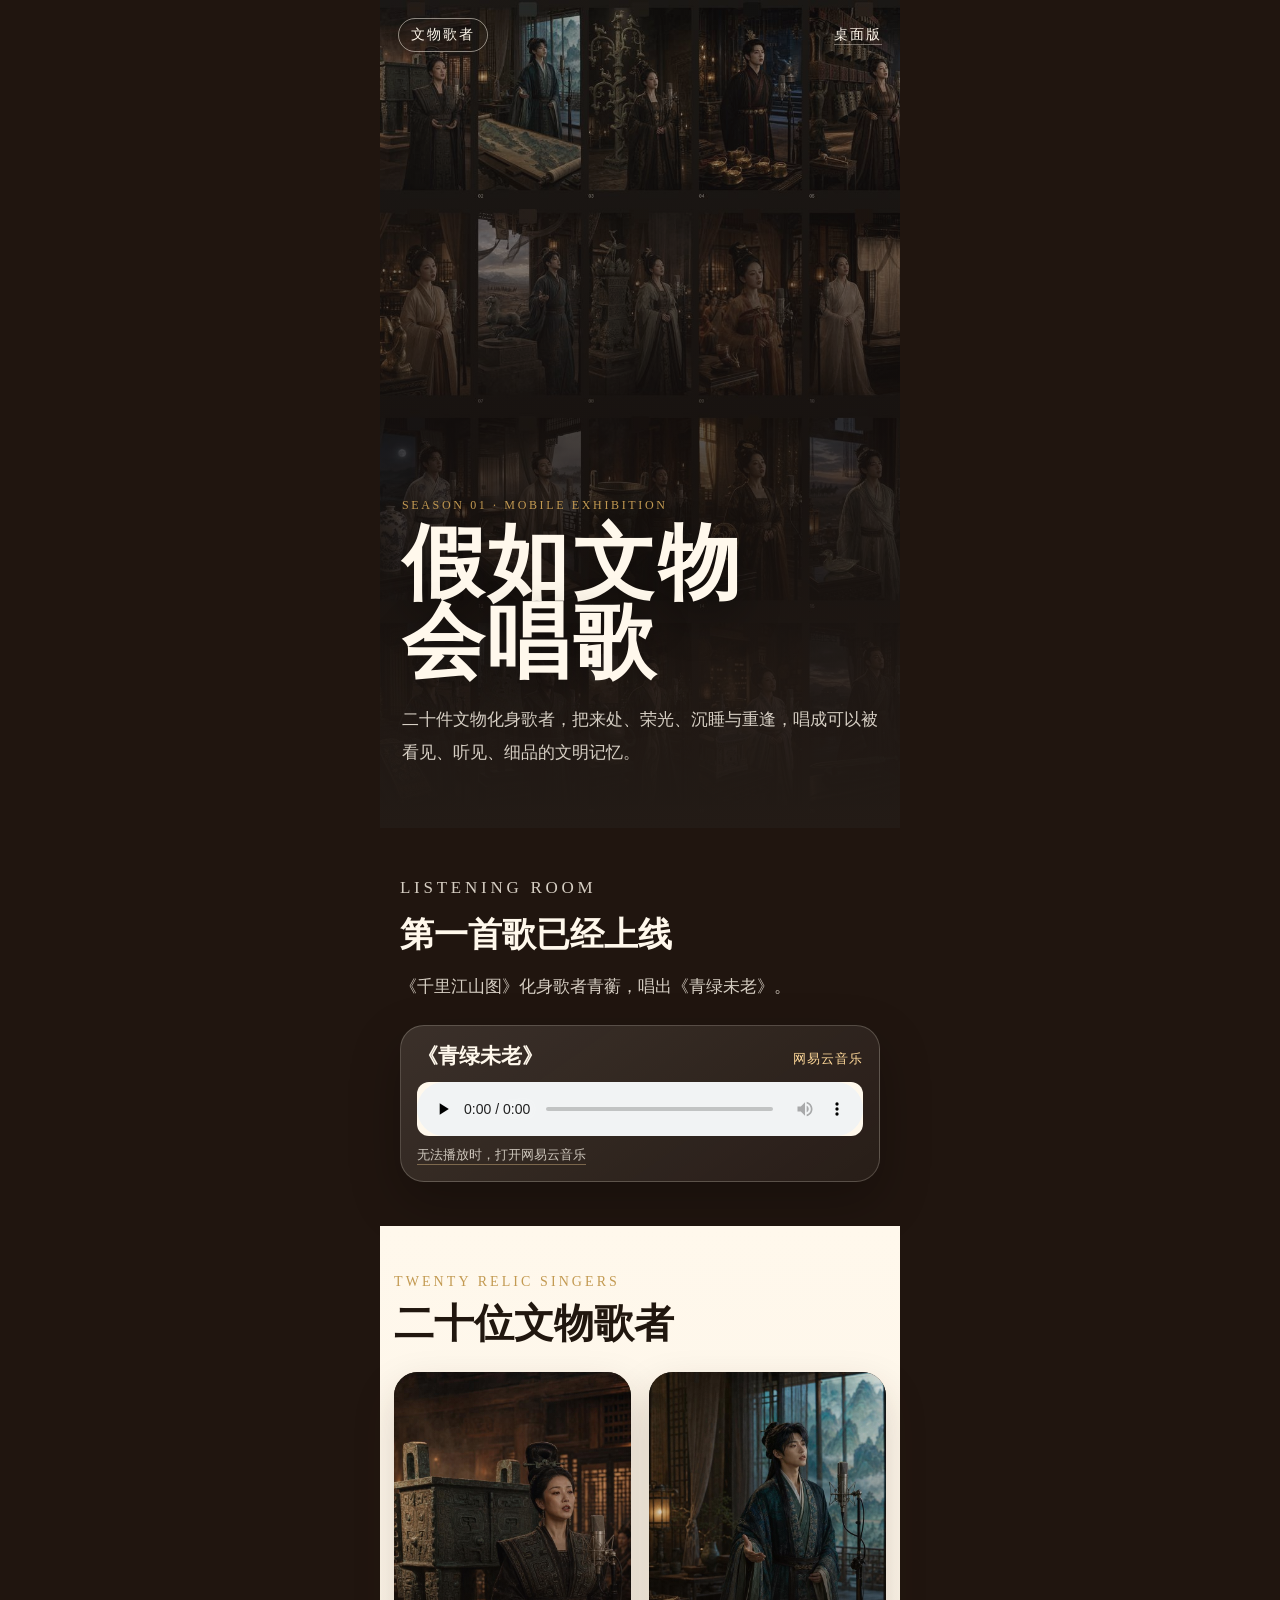
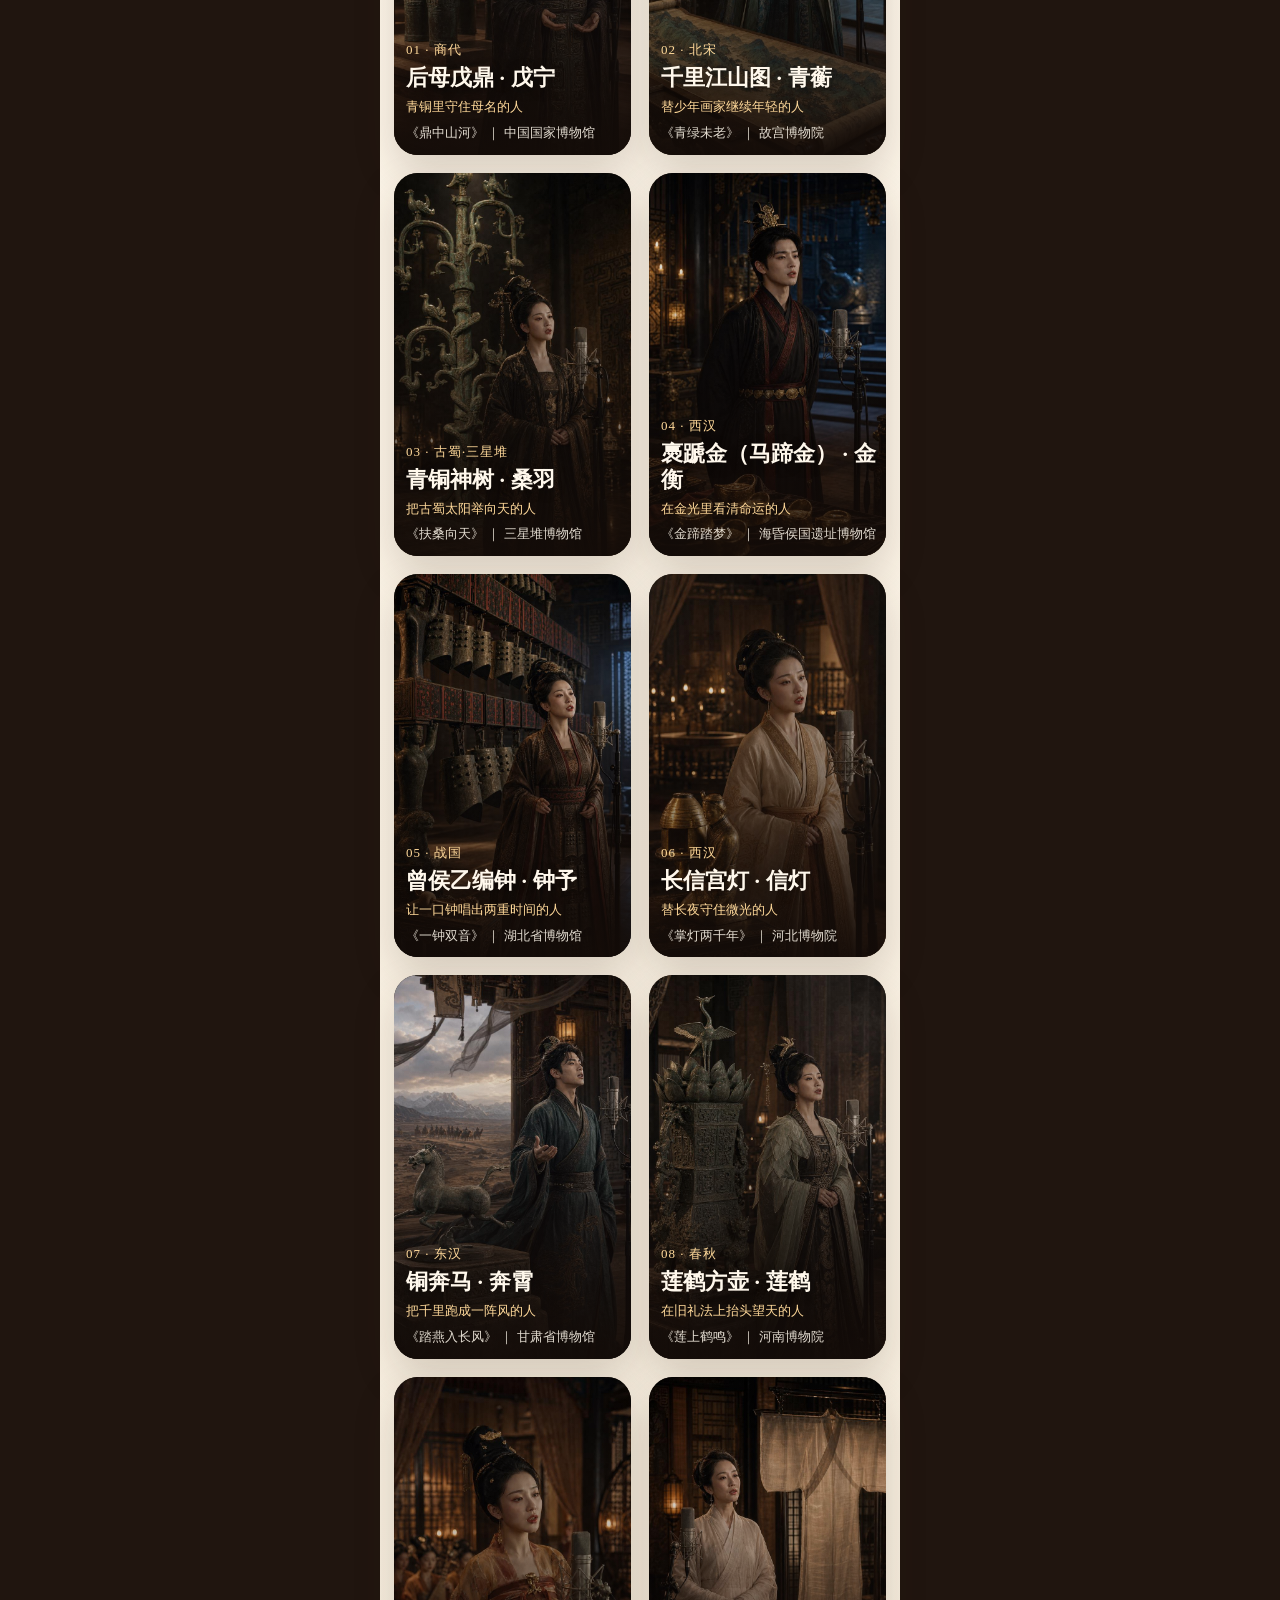
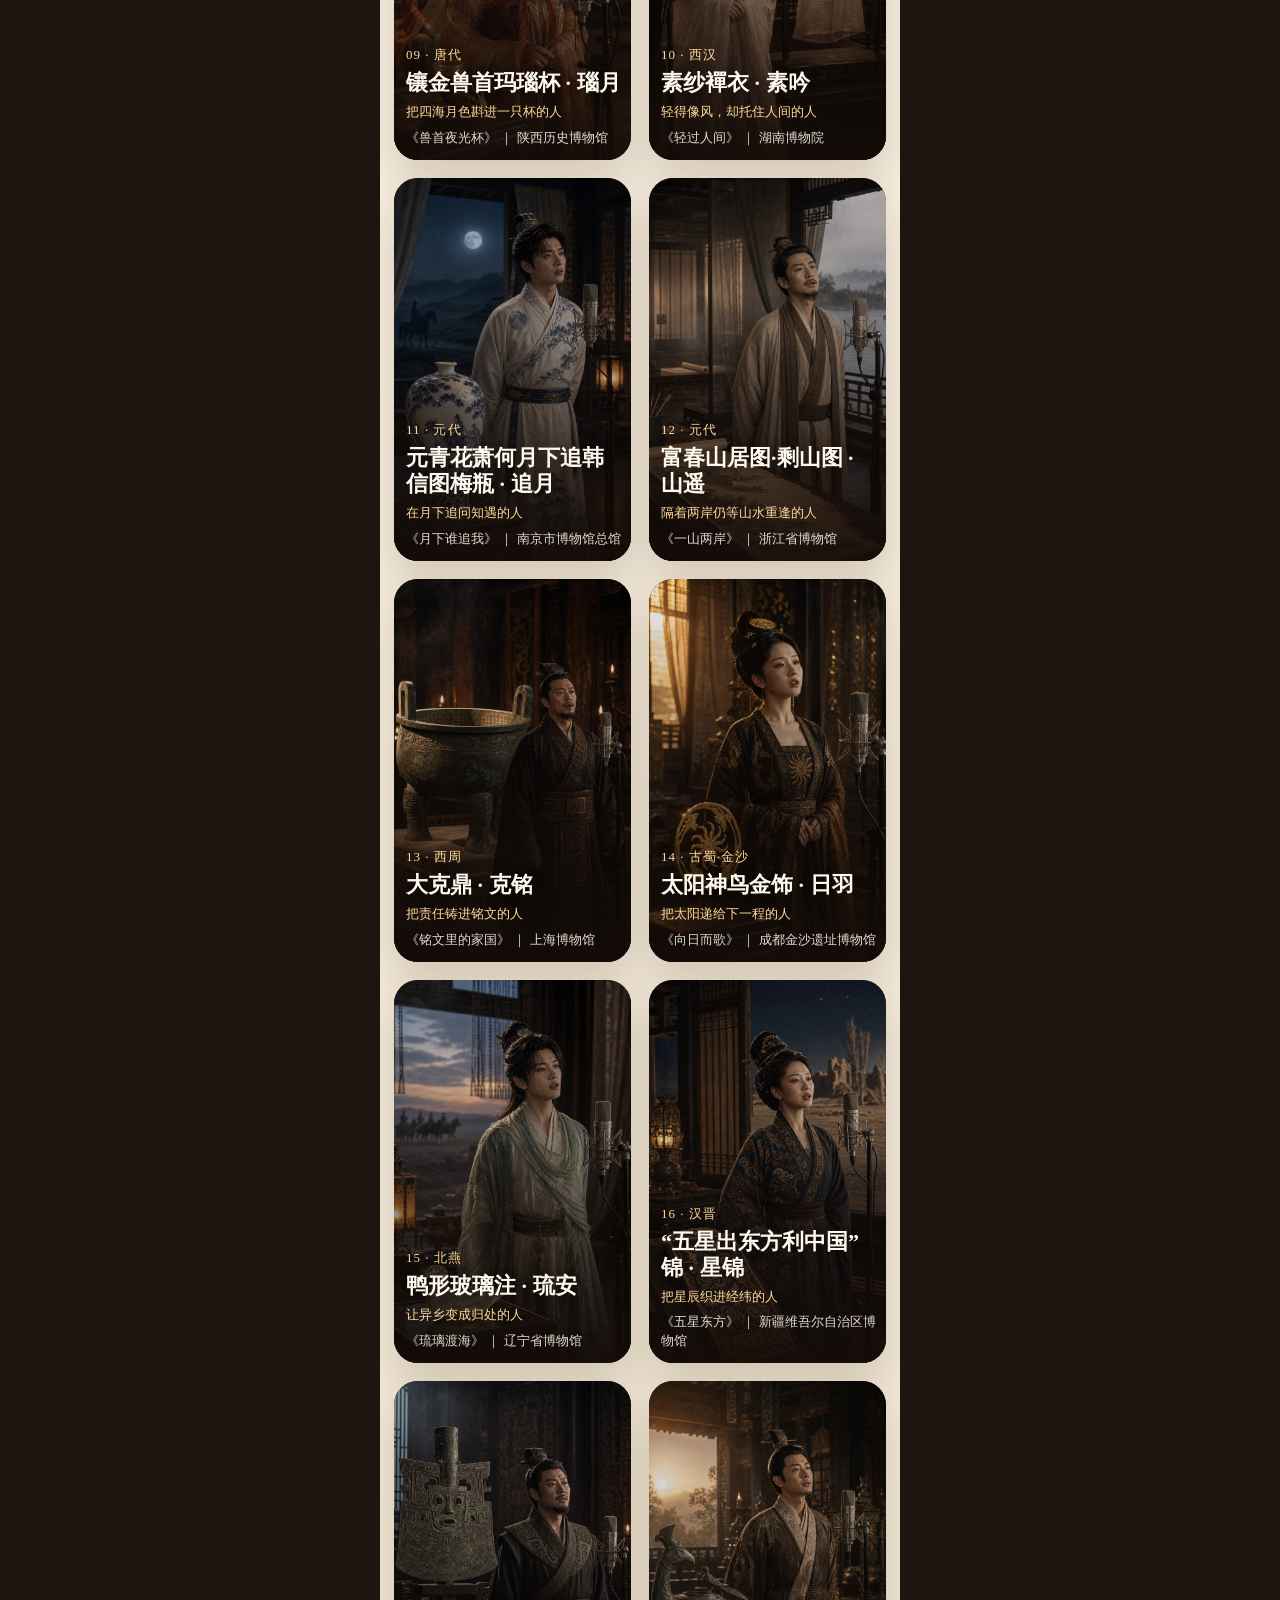
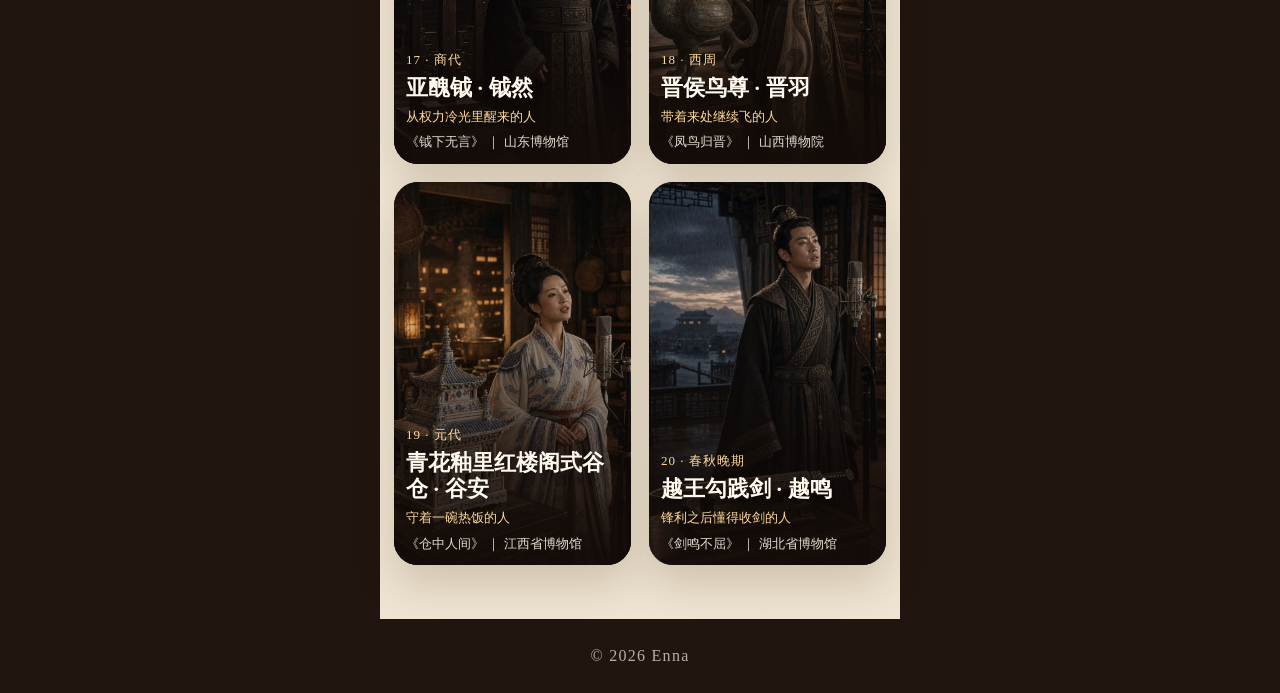
==== commit 1332d084: "Add social sharing cover image" ====
--- a/mobile.html
+++ b/mobile.html
@@ -4,6 +4,16 @@
   <meta charset="utf-8" />
   <meta name="viewport" content="width=device-width, initial-scale=1, viewport-fit=cover" />
   <title>假如文物会唱歌｜手机版</title>
+  <meta name="description" content="二十件中国博物馆代表性文物化身为歌者，讲述自己的来处、荣光、沉睡与重逢。" />
+  <meta property="og:title" content="假如文物会唱歌｜手机版文物歌者数字展厅" />
+  <meta property="og:description" content="二十件文物化身歌者，唱出可以被看见、听见、细品的文明记忆。" />
+  <meta property="og:image" content="https://relic-sings.netlify.app/assets/share-cover.png" />
+  <meta property="og:url" content="https://relic-sings.netlify.app/mobile.html" />
+  <meta property="og:type" content="website" />
+  <meta name="twitter:card" content="summary_large_image" />
+  <meta name="twitter:title" content="假如文物会唱歌｜手机版文物歌者数字展厅" />
+  <meta name="twitter:description" content="二十件文物化身歌者，唱出可以被看见、听见、细品的文明记忆。" />
+  <meta name="twitter:image" content="https://relic-sings.netlify.app/assets/share-cover.png" />
   <link rel="stylesheet" href="./mobile.css" />
 </head>
 <body>
